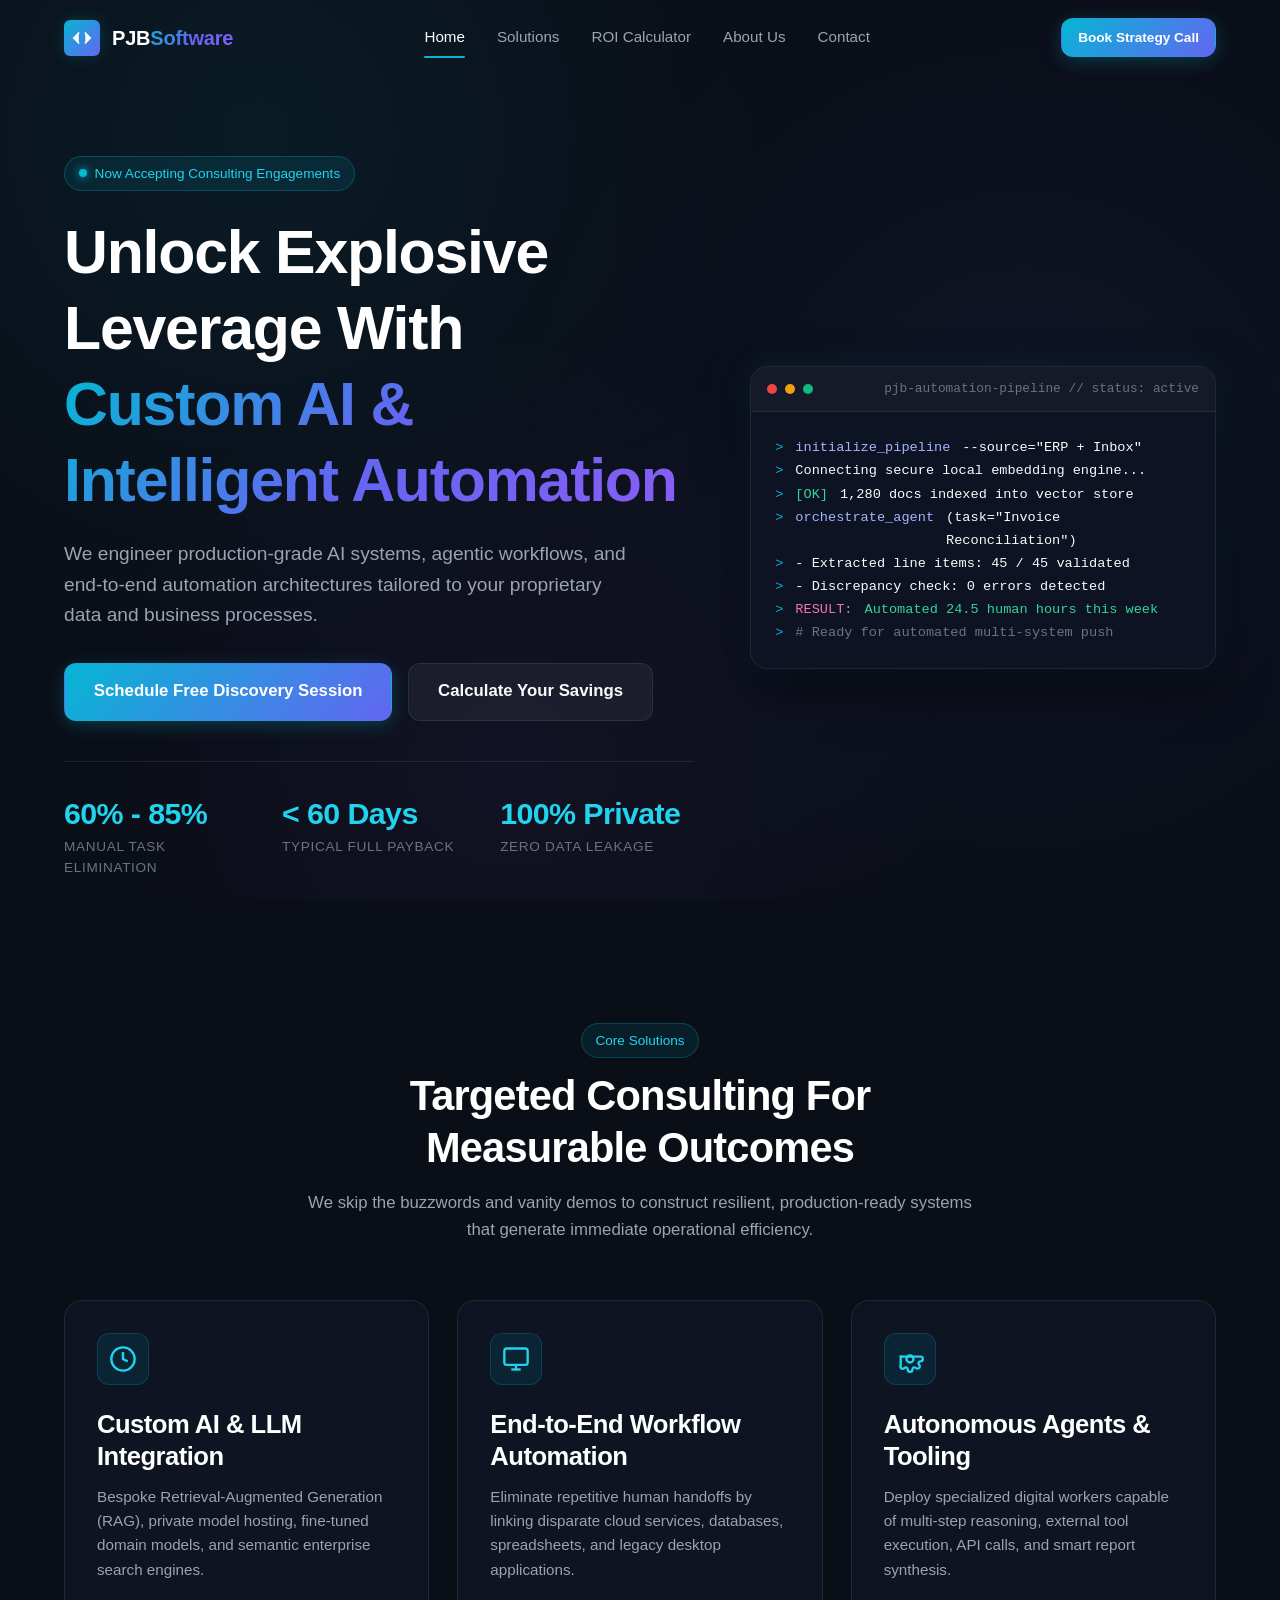
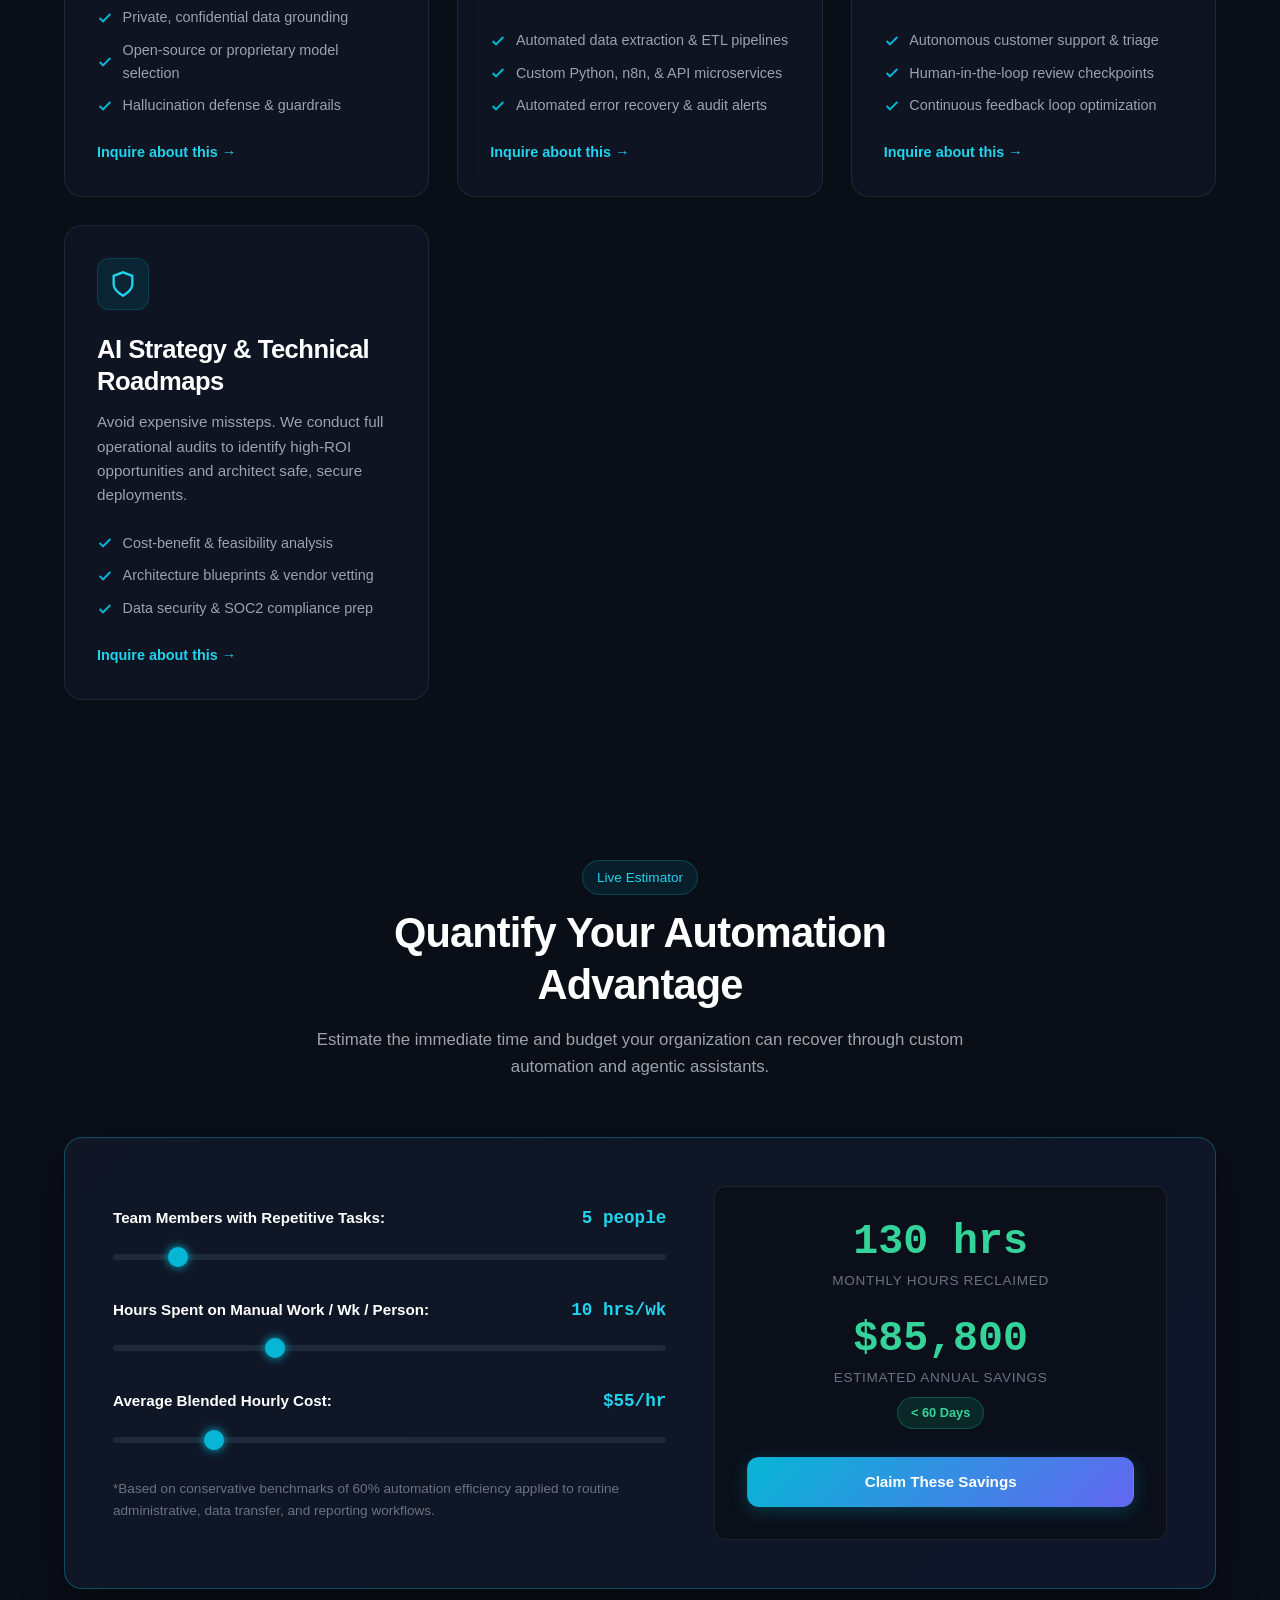
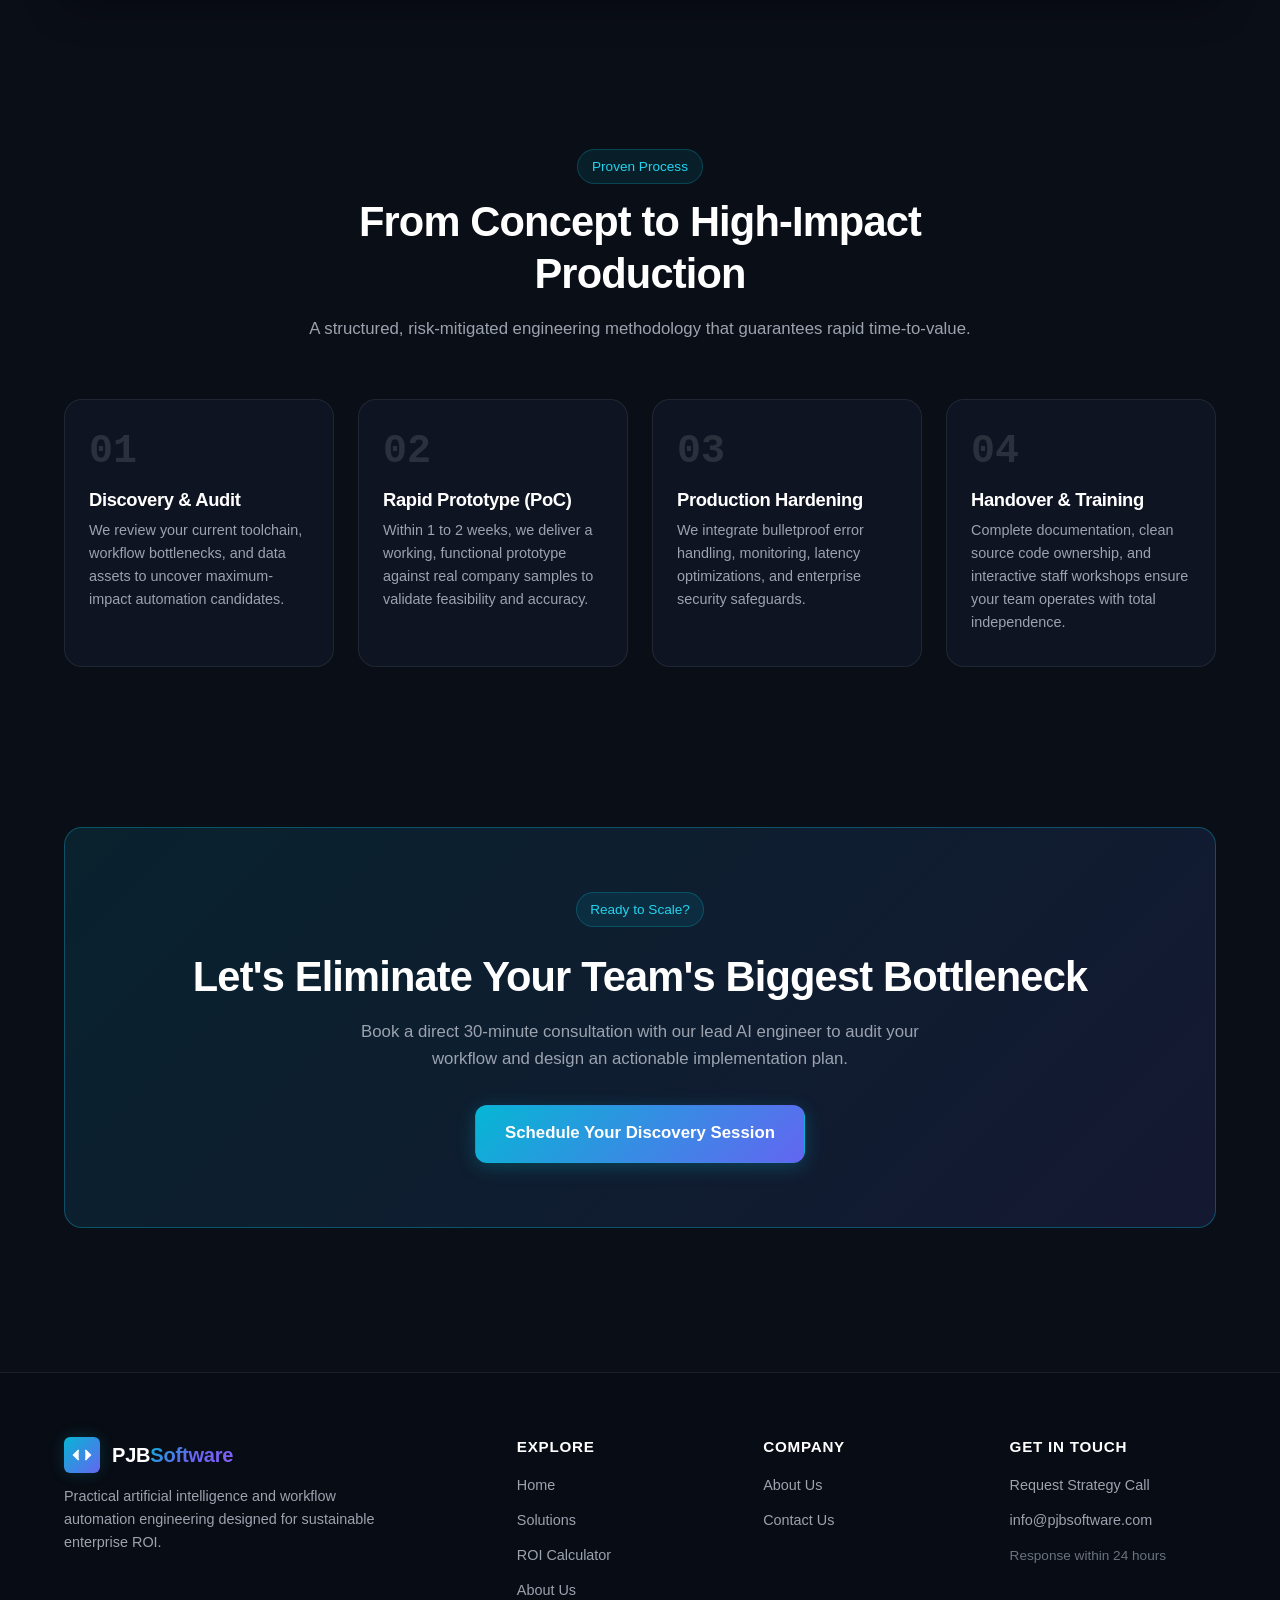
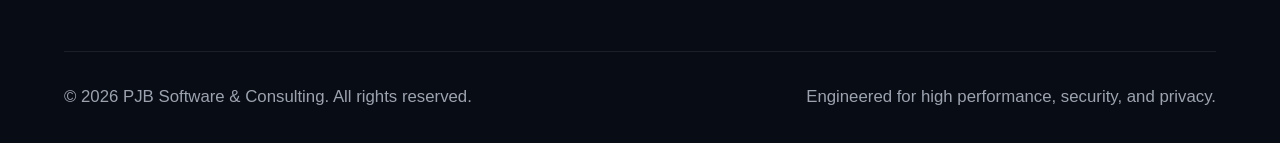
==== index.html @ 5fd0dc07 "Initial implementation" ====
<!DOCTYPE html>
<html lang="en">
<head>
  <meta charset="UTF-8">
  <meta name="viewport" content="width=device-width, initial-scale=1.0">
  <title>PJB Software & Consulting | Enterprise AI & Workflow Automation</title>
  <meta name="description" content="Bespoke AI solutions, autonomous agent workflows, and intelligent business automation. We help forward-thinking teams streamline operations and scale leverage.">
  <meta name="keywords" content="AI consulting, workflow automation, LLM integration, autonomous agents, Python automation, enterprise AI strategy">
  
  <!-- Open Graph / Meta -->
  <meta property="og:title" content="PJB Software & Consulting | AI & Automation Services">
  <meta property="og:description" content="Custom generative AI, agentic pipelines, and process automation engineered for measurable ROI.">
  <meta property="og:type" content="website">

  <!-- Stylesheet -->
  <link rel="stylesheet" href="css/style.css">
</head>
<body>

  <!-- Site Navigation -->
  <header class="site-header">
    <div class="container nav-container">
      <a href="index.html" class="brand-logo" aria-label="PJB Software Home">
        <div class="brand-icon">
          <svg viewBox="0 0 24 24" fill="none" stroke="currentColor" stroke-width="2" stroke-linecap="round" stroke-linejoin="round">
            <polyline points="16 18 22 12 16 6"></polyline>
            <polyline points="8 6 2 12 8 18"></polyline>
          </svg>
        </div>
        <span>PJB<span class="gradient-text">Software</span></span>
      </a>

      <button class="mobile-toggle" aria-label="Toggle navigation menu" aria-expanded="false">
        <svg viewBox="0 0 24 24" fill="none" stroke="currentColor" stroke-width="2">
          <line x1="3" y1="12" x2="21" y2="12"></line>
          <line x1="3" y1="6" x2="21" y2="6"></line>
          <line x1="3" y1="18" x2="21" y2="18"></line>
        </svg>
      </button>

      <nav class="nav-menu" id="primary-nav">
        <a href="index.html" class="nav-link">Home</a>
        <a href="#solutions" class="nav-link">Solutions</a>
        <a href="#roi-calculator" class="nav-link">ROI Calculator</a>
        <a href="about.html" class="nav-link">About Us</a>
        <a href="contact.html" class="nav-link">Contact</a>
      </nav>

      <div class="nav-actions">
        <a href="contact.html" class="btn btn-primary btn-sm">Book Strategy Call</a>
      </div>
    </div>
  </header>

  <main>
    <!-- Hero Section -->
    <section class="hero">
      <div class="container hero-grid">
        <div class="hero-content">
          <div class="badge">
            <span class="badge-dot"></span>
            <span>Now Accepting Consulting Engagements</span>
          </div>
          
          <h1 class="hero-title">
            Unlock Explosive Leverage With <span class="gradient-text">Custom AI & Intelligent Automation</span>
          </h1>

          <p class="hero-subtitle">
            We engineer production-grade AI systems, agentic workflows, and end-to-end automation architectures tailored to your proprietary data and business processes.
          </p>

          <div class="hero-actions">
            <a href="contact.html" class="btn btn-primary btn-lg">Schedule Free Discovery Session</a>
            <a href="#roi-calculator" class="btn btn-secondary btn-lg">Calculate Your Savings</a>
          </div>

          <div class="hero-stats">
            <div class="stat-item">
              <h3>60% - 85%</h3>
              <p>Manual Task Elimination</p>
            </div>
            <div class="stat-item">
              <h3>&lt; 60 Days</h3>
              <p>Typical Full Payback</p>
            </div>
            <div class="stat-item">
              <h3>100% Private</h3>
              <p>Zero Data Leakage</p>
            </div>
          </div>
        </div>

        <!-- Terminal Architecture Mockup -->
        <div class="hero-visual">
          <div class="terminal-card">
            <div class="terminal-header">
              <span class="terminal-dot dot-red"></span>
              <span class="terminal-dot dot-yellow"></span>
              <span class="terminal-dot dot-green"></span>
              <span class="terminal-title">pjb-automation-pipeline // status: active</span>
            </div>
            <div class="terminal-body">
              <div class="code-line">
                <span class="code-prompt">&gt;</span>
                <span class="code-highlight">initialize_pipeline</span> --source="ERP + Inbox"
              </div>
              <div class="code-line">
                <span class="code-prompt">&gt;</span>
                <span>Connecting secure local embedding engine...</span>
              </div>
              <div class="code-line">
                <span class="code-prompt">&gt;</span>
                <span class="code-success">[OK]</span> 1,280 docs indexed into vector store
              </div>
              <div class="code-line">
                <span class="code-prompt">&gt;</span>
                <span class="code-highlight">orchestrate_agent</span>(task="Invoice Reconciliation")
              </div>
              <div class="code-line">
                <span class="code-prompt">&gt;</span>
                <span>- Extracted line items: 45 / 45 validated</span>
              </div>
              <div class="code-line">
                <span class="code-prompt">&gt;</span>
                <span>- Discrepancy check: 0 errors detected</span>
              </div>
              <div class="code-line">
                <span class="code-prompt">&gt;</span>
                <span class="code-metric">RESULT:</span> <span class="code-success">Automated 24.5 human hours this week</span>
              </div>
              <div class="code-line">
                <span class="code-prompt">&gt;</span>
                <span class="code-comment"># Ready for automated multi-system push</span>
              </div>
            </div>
          </div>
        </div>
      </div>
    </section>

    <!-- Solutions Overview Section -->
    <section class="section" id="solutions">
      <div class="container">
        <div class="section-header">
          <div class="badge">Core Solutions</div>
          <h2>Targeted Consulting For Measurable Outcomes</h2>
          <p>We skip the buzzwords and vanity demos to construct resilient, production-ready systems that generate immediate operational efficiency.</p>
        </div>

        <div class="cards-grid">
          <!-- Card 1 -->
          <div class="card">
            <div class="card-icon">
              <svg viewBox="0 0 24 24" fill="none" stroke="currentColor" stroke-width="2">
                <path d="M12 2a10 10 0 0 1 10 10c0 5.523-4.477 10-10 10S2 17.523 2 12 6.477 2 12 2z"></path>
                <path d="M12 6v6l4 2"></path>
              </svg>
            </div>
            <h3>Custom AI & LLM Integration</h3>
            <p>Bespoke Retrieval-Augmented Generation (RAG), private model hosting, fine-tuned domain models, and semantic enterprise search engines.</p>
            <ul class="card-features">
              <li>
                <svg viewBox="0 0 24 24" fill="none" stroke="currentColor" stroke-width="3"><polyline points="20 6 9 17 4 12"></polyline></svg>
                Private, confidential data grounding
              </li>
              <li>
                <svg viewBox="0 0 24 24" fill="none" stroke="currentColor" stroke-width="3"><polyline points="20 6 9 17 4 12"></polyline></svg>
                Open-source or proprietary model selection
              </li>
              <li>
                <svg viewBox="0 0 24 24" fill="none" stroke="currentColor" stroke-width="3"><polyline points="20 6 9 17 4 12"></polyline></svg>
                Hallucination defense & guardrails
              </li>
            </ul>
            <a href="contact.html" class="card-link">Inquire about this &rarr;</a>
          </div>

          <!-- Card 2 -->
          <div class="card">
            <div class="card-icon">
              <svg viewBox="0 0 24 24" fill="none" stroke="currentColor" stroke-width="2">
                <rect x="2" y="3" width="20" height="14" rx="2" ry="2"></rect>
                <line x1="8" y1="21" x2="16" y2="21"></line>
                <line x1="12" y1="17" x2="12" y2="21"></line>
              </svg>
            </div>
            <h3>End-to-End Workflow Automation</h3>
            <p>Eliminate repetitive human handoffs by linking disparate cloud services, databases, spreadsheets, and legacy desktop applications.</p>
            <ul class="card-features">
              <li>
                <svg viewBox="0 0 24 24" fill="none" stroke="currentColor" stroke-width="3"><polyline points="20 6 9 17 4 12"></polyline></svg>
                Automated data extraction & ETL pipelines
              </li>
              <li>
                <svg viewBox="0 0 24 24" fill="none" stroke="currentColor" stroke-width="3"><polyline points="20 6 9 17 4 12"></polyline></svg>
                Custom Python, n8n, & API microservices
              </li>
              <li>
                <svg viewBox="0 0 24 24" fill="none" stroke="currentColor" stroke-width="3"><polyline points="20 6 9 17 4 12"></polyline></svg>
                Automated error recovery & audit alerts
              </li>
            </ul>
            <a href="contact.html" class="card-link">Inquire about this &rarr;</a>
          </div>

          <!-- Card 3 -->
          <div class="card">
            <div class="card-icon">
              <svg viewBox="0 0 24 24" fill="none" stroke="currentColor" stroke-width="2">
                <circle cx="12" cy="12" r="3"></circle>
                <path d="M19.4 15a1.65 1.65 0 0 0 .33 1.82l.06.06a2 2 0 0 1 0 2.83 2 2 0 0 1-2.83 0l-.06-.06a1.65 1.65 0 0 0-1.82-.33 1.65 1.65 0 0 0-1 1.51V21a2 2 0 0 1-2 2 2 2 0 0 1-2-2v-.09A1.65 1.65 0 0 0 9 19.4a1.65 1.65 0 0 0-1.82.33l-.06.06a2 2 0 0 1-2.83 0 2 2 0 0 1 0-2.83l.06-.06a1.65 1.65 0 0 0-.33 1.82V9a1.65 1.65 0 0 0 1.51 1H21a2 2 0 0 1 2 2 2 2 0 0 1-2 2h-.09a1.65 1.65 0 0 0-1.51 1z"></path>
              </svg>
            </div>
            <h3>Autonomous Agents & Tooling</h3>
            <p>Deploy specialized digital workers capable of multi-step reasoning, external tool execution, API calls, and smart report synthesis.</p>
            <ul class="card-features">
              <li>
                <svg viewBox="0 0 24 24" fill="none" stroke="currentColor" stroke-width="3"><polyline points="20 6 9 17 4 12"></polyline></svg>
                Autonomous customer support & triage
              </li>
              <li>
                <svg viewBox="0 0 24 24" fill="none" stroke="currentColor" stroke-width="3"><polyline points="20 6 9 17 4 12"></polyline></svg>
                Human-in-the-loop review checkpoints
              </li>
              <li>
                <svg viewBox="0 0 24 24" fill="none" stroke="currentColor" stroke-width="3"><polyline points="20 6 9 17 4 12"></polyline></svg>
                Continuous feedback loop optimization
              </li>
            </ul>
            <a href="contact.html" class="card-link">Inquire about this &rarr;</a>
          </div>

          <!-- Card 4 -->
          <div class="card">
            <div class="card-icon">
              <svg viewBox="0 0 24 24" fill="none" stroke="currentColor" stroke-width="2">
                <path d="M12 22s8-4 8-10V5l-8-3-8 3v7c0 6 8 10 8 10z"></path>
              </svg>
            </div>
            <h3>AI Strategy & Technical Roadmaps</h3>
            <p>Avoid expensive missteps. We conduct full operational audits to identify high-ROI opportunities and architect safe, secure deployments.</p>
            <ul class="card-features">
              <li>
                <svg viewBox="0 0 24 24" fill="none" stroke="currentColor" stroke-width="3"><polyline points="20 6 9 17 4 12"></polyline></svg>
                Cost-benefit & feasibility analysis
              </li>
              <li>
                <svg viewBox="0 0 24 24" fill="none" stroke="currentColor" stroke-width="3"><polyline points="20 6 9 17 4 12"></polyline></svg>
                Architecture blueprints & vendor vetting
              </li>
              <li>
                <svg viewBox="0 0 24 24" fill="none" stroke="currentColor" stroke-width="3"><polyline points="20 6 9 17 4 12"></polyline></svg>
                Data security & SOC2 compliance prep
              </li>
            </ul>
            <a href="contact.html" class="card-link">Inquire about this &rarr;</a>
          </div>
        </div>
      </div>
    </section>

    <!-- Interactive ROI Calculator Section -->
    <section class="section" id="roi-calculator">
      <div class="container">
        <div class="section-header">
          <div class="badge">Live Estimator</div>
          <h2>Quantify Your Automation Advantage</h2>
          <p>Estimate the immediate time and budget your organization can recover through custom automation and agentic assistants.</p>
        </div>

        <div class="roi-calculator-container">
          <div class="calculator-grid">
            <!-- Left: Inputs -->
            <div class="calculator-inputs">
              <!-- Team Members -->
              <div class="input-group">
                <div class="input-label-row">
                  <label for="calc-team">Team Members with Repetitive Tasks:</label>
                  <span class="input-display-val" id="val-team">5 people</span>
                </div>
                <input type="range" id="calc-team" class="range-slider" min="1" max="40" step="1" value="5">
              </div>

              <!-- Weekly Hours -->
              <div class="input-group">
                <div class="input-label-row">
                  <label for="calc-hours">Hours Spent on Manual Work / Wk / Person:</label>
                  <span class="input-display-val" id="val-hours">10 hrs/wk</span>
                </div>
                <input type="range" id="calc-hours" class="range-slider" min="2" max="30" step="1" value="10">
              </div>

              <!-- Hourly Rate -->
              <div class="input-group">
                <div class="input-label-row">
                  <label for="calc-rate">Average Blended Hourly Cost:</label>
                  <span class="input-display-val" id="val-rate">$55/hr</span>
                </div>
                <input type="range" id="calc-rate" class="range-slider" min="25" max="200" step="5" value="55">
              </div>

              <p style="font-size: 0.85rem; color: var(--text-muted);">
                *Based on conservative benchmarks of 60% automation efficiency applied to routine administrative, data transfer, and reporting workflows.
              </p>
            </div>

            <!-- Right: Dynamic Results -->
            <div class="calculator-results">
              <div class="result-metric">
                <div class="val" id="result-hours-saved">130 hrs</div>
                <div class="lbl">Monthly Hours Reclaimed</div>
              </div>

              <div class="result-metric">
                <div class="val" id="result-annual-savings">$85,800</div>
                <div class="lbl">Estimated Annual Savings</div>
                <div class="roi-badge" id="result-payback">&lt; 60 Days Payback</div>
              </div>

              <div style="margin-top: 1.75rem;">
                <a href="contact.html" class="btn btn-primary" style="width: 100%;">Claim These Savings</a>
              </div>
            </div>
          </div>
        </div>
      </div>
    </section>

    <!-- Methodology Section -->
    <section class="section">
      <div class="container">
        <div class="section-header">
          <div class="badge">Proven Process</div>
          <h2>From Concept to High-Impact Production</h2>
          <p>A structured, risk-mitigated engineering methodology that guarantees rapid time-to-value.</p>
        </div>

        <div class="process-grid">
          <div class="process-step">
            <div class="step-num">01</div>
            <h3>Discovery & Audit</h3>
            <p>We review your current toolchain, workflow bottlenecks, and data assets to uncover maximum-impact automation candidates.</p>
          </div>

          <div class="process-step">
            <div class="step-num">02</div>
            <h3>Rapid Prototype (PoC)</h3>
            <p>Within 1 to 2 weeks, we deliver a working, functional prototype against real company samples to validate feasibility and accuracy.</p>
          </div>

          <div class="process-step">
            <div class="step-num">03</div>
            <h3>Production Hardening</h3>
            <p>We integrate bulletproof error handling, monitoring, latency optimizations, and enterprise security safeguards.</p>
          </div>

          <div class="process-step">
            <div class="step-num">04</div>
            <h3>Handover & Training</h3>
            <p>Complete documentation, clean source code ownership, and interactive staff workshops ensure your team operates with total independence.</p>
          </div>
        </div>
      </div>
    </section>

    <!-- CTA Section -->
    <section class="section">
      <div class="container">
        <div class="cta-banner">
          <div class="badge">Ready to Scale?</div>
          <h2>Let's Eliminate Your Team's Biggest Bottleneck</h2>
          <p>Book a direct 30-minute consultation with our lead AI engineer to audit your workflow and design an actionable implementation plan.</p>
          <a href="contact.html" class="btn btn-primary btn-lg">Schedule Your Discovery Session</a>
        </div>
      </div>
    </section>
  </main>

  <!-- Site Footer -->
  <footer class="site-footer">
    <div class="container">
      <div class="footer-grid">
        <div class="footer-brand">
          <a href="index.html" class="brand-logo">
            <div class="brand-icon">
              <svg viewBox="0 0 24 24" fill="none" stroke="currentColor" stroke-width="2">
                <polyline points="16 18 22 12 16 6"></polyline>
                <polyline points="8 6 2 12 8 18"></polyline>
              </svg>
            </div>
            <span>PJB<span class="gradient-text">Software</span></span>
          </a>
          <p>Practical artificial intelligence and workflow automation engineering designed for sustainable enterprise ROI.</p>
        </div>

        <div class="footer-col">
          <h4>Explore</h4>
          <ul class="footer-links">
            <li><a href="index.html">Home</a></li>
            <li><a href="#solutions">Solutions</a></li>
            <li><a href="#roi-calculator">ROI Calculator</a></li>
            <li><a href="about.html">About Us</a></li>
          </ul>
        </div>

        <div class="footer-col">
          <h4>Company</h4>
          <ul class="footer-links">
            <li><a href="about.html">About Us</a></li>
            <li><a href="contact.html">Contact Us</a></li>
          </ul>
        </div>

        <div class="footer-col">
          <h4>Get in Touch</h4>
          <ul class="footer-links">
            <li><a href="contact.html">Request Strategy Call</a></li>
            <li><a href="mailto:info@pjbsoftware.com">info@pjbsoftware.com</a></li>
            <li><span style="color: var(--text-muted); font-size: 0.85rem;">Response within 24 hours</span></li>
          </ul>
        </div>
      </div>

      <div class="footer-bottom">
        <p>&copy; 2026 PJB Software & Consulting. All rights reserved.</p>
        <p>Engineered for high performance, security, and privacy.</p>
      </div>
    </div>
  </footer>

  <!-- Scripts -->
  <script src="js/main.js"></script>
</body>
</html>
---- css/style.css ----
/* ==========================================================================
   PJB Software & Consulting - Main Stylesheet
   Modern, Responsive, Dark-Mode First Aesthetic for AI & Automation Services
   ========================================================================== */

:root {
  /* Color Palette */
  --bg-primary: #0a0e17;
  --bg-secondary: #111827;
  --bg-card: rgba(17, 24, 39, 0.7);
  --bg-card-hover: rgba(31, 41, 55, 0.8);
  --border-color: rgba(255, 255, 255, 0.08);
  --border-glow: rgba(6, 182, 212, 0.35);

  --accent-cyan: #06b6d4;
  --accent-cyan-light: #22d3ee;
  --accent-cyan-glow: rgba(6, 182, 212, 0.2);
  --accent-indigo: #6366f1;
  --accent-indigo-light: #818cf8;
  --accent-purple: #8b5cf6;
  --accent-emerald: #10b981;

  --text-primary: #f9fafb;
  --text-secondary: #9ca3af;
  --text-muted: #6b7280;
  --text-light: #ffffff;

  /* Gradients */
  --gradient-tech: linear-gradient(135deg, #06b6d4 0%, #6366f1 50%, #8b5cf6 100%);
  --gradient-glow: radial-gradient(circle at 50% 0%, rgba(6, 182, 212, 0.15), transparent 70%);
  --gradient-card: linear-gradient(180deg, rgba(255, 255, 255, 0.03) 0%, rgba(255, 255, 255, 0.005) 100%);

  /* Typography */
  --font-family: -apple-system, BlinkMacSystemFont, "Segoe UI", Roboto, "Helvetica Neue", Arial, sans-serif;
  --font-mono: ui-monospace, SFMono-Regular, Menlo, Monaco, Consolas, monospace;

  /* Spacing & Layout */
  --container-max: 1200px;
  --header-height: 76px;
  --radius-sm: 6px;
  --radius-md: 12px;
  --radius-lg: 18px;
  --radius-full: 9999px;

  /* Transitions */
  --transition-fast: 0.15s ease;
  --transition-normal: 0.25s ease;
  --transition-slow: 0.4s cubic-bezier(0.16, 1, 0.3, 1);
}

/* Reset & Base Setup */
*, *::before, *::after {
  box-sizing: border-box;
  margin: 0;
  padding: 0;
}

html {
  font-size: 16px;
  scroll-behavior: smooth;
  scroll-padding-top: calc(var(--header-height) + 20px);
}

body {
  font-family: var(--font-family);
  background-color: var(--bg-primary);
  color: var(--text-primary);
  line-height: 1.6;
  -webkit-font-smoothing: antialiased;
  -moz-osx-font-smoothing: grayscale;
  overflow-x: hidden;
  background-image: 
    radial-gradient(circle at 20% 15%, rgba(6, 182, 212, 0.08) 0%, transparent 40%),
    radial-gradient(circle at 80% 50%, rgba(99, 102, 241, 0.07) 0%, transparent 45%),
    radial-gradient(circle at 40% 85%, rgba(139, 92, 246, 0.06) 0%, transparent 40%);
  background-attachment: fixed;
}

/* Typography Helpers */
h1, h2, h3, h4, h5, h6 {
  color: var(--text-light);
  line-height: 1.25;
  font-weight: 700;
  letter-spacing: -0.02em;
}

h1 { font-size: clamp(2.4rem, 5vw, 3.8rem); }
h2 { font-size: clamp(1.8rem, 3.5vw, 2.6rem); }
h3 { font-size: clamp(1.3rem, 2vw, 1.7rem); }
h4 { font-size: 1.15rem; }

p {
  color: var(--text-secondary);
  font-size: 1.05rem;
}

a {
  color: inherit;
  text-decoration: none;
  transition: color var(--transition-fast);
}

ul, ol {
  list-style-position: inside;
}

img, svg {
  max-width: 100%;
  height: auto;
  display: block;
}

/* Container */
.container {
  width: 100%;
  max-width: var(--container-max);
  margin-left: auto;
  margin-right: auto;
  padding-left: 1.5rem;
  padding-right: 1.5rem;
}

/* Gradient & Highlight Text */
.gradient-text {
  background: var(--gradient-tech);
  -webkit-background-clip: text;
  -webkit-text-fill-color: transparent;
  display: inline-block;
}

/* Header & Navigation */
.site-header {
  position: sticky;
  top: 0;
  left: 0;
  width: 100%;
  height: var(--header-height);
  z-index: 1000;
  transition: background-color var(--transition-normal), border-color var(--transition-normal), backdrop-filter var(--transition-normal);
  border-bottom: 1px solid transparent;
}

.site-header.scrolled {
  background-color: rgba(10, 14, 23, 0.85);
  backdrop-filter: blur(14px);
  -webkit-backdrop-filter: blur(14px);
  border-bottom: 1px solid var(--border-color);
}

.nav-container {
  display: flex;
  align-items: center;
  justify-content: space-between;
  height: 100%;
}

/* Logo */
.brand-logo {
  display: flex;
  align-items: center;
  gap: 0.75rem;
  font-weight: 700;
  font-size: 1.25rem;
  color: var(--text-light);
  letter-spacing: -0.01em;
}

.brand-icon {
  width: 36px;
  height: 36px;
  background: linear-gradient(135deg, var(--accent-cyan), var(--accent-indigo));
  border-radius: var(--radius-sm);
  display: flex;
  align-items: center;
  justify-content: center;
  box-shadow: 0 0 16px var(--accent-cyan-glow);
}

.brand-icon svg {
  width: 20px;
  height: 20px;
  fill: #ffffff;
}

.nav-menu {
  display: flex;
  align-items: center;
  gap: 2rem;
  list-style: none;
}

.nav-link {
  font-weight: 500;
  color: var(--text-secondary);
  font-size: 0.95rem;
  position: relative;
  padding: 0.5rem 0;
}

.nav-link:hover,
.nav-link.active {
  color: var(--text-light);
}

.nav-link.active::after {
  content: '';
  position: absolute;
  bottom: 0;
  left: 0;
  width: 100%;
  height: 2px;
  background: var(--accent-cyan);
  border-radius: 2px;
}

.nav-actions {
  display: flex;
  align-items: center;
  gap: 1rem;
}

/* Mobile Nav Toggle */
.mobile-toggle {
  display: none;
  background: none;
  border: 1px solid var(--border-color);
  padding: 0.5rem;
  border-radius: var(--radius-sm);
  color: var(--text-primary);
  cursor: pointer;
}

.mobile-toggle svg {
  width: 24px;
  height: 24px;
  stroke: currentColor;
}

/* Buttons */
.btn {
  display: inline-flex;
  align-items: center;
  justify-content: center;
  gap: 0.5rem;
  padding: 0.75rem 1.4rem;
  font-size: 0.95rem;
  font-weight: 600;
  border-radius: var(--radius-md);
  border: 1px solid transparent;
  cursor: pointer;
  transition: all var(--transition-fast);
  white-space: nowrap;
}

.btn-primary {
  background: linear-gradient(135deg, var(--accent-cyan), var(--accent-indigo));
  color: #ffffff;
  box-shadow: 0 4px 18px rgba(6, 182, 212, 0.25);
}

.btn-primary:hover {
  transform: translateY(-1px);
  box-shadow: 0 6px 22px rgba(6, 182, 212, 0.4);
  color: #ffffff;
}

.btn-secondary {
  background: rgba(255, 255, 255, 0.05);
  border-color: var(--border-color);
  color: var(--text-primary);
}

.btn-secondary:hover {
  background: rgba(255, 255, 255, 0.1);
  border-color: rgba(255, 255, 255, 0.2);
  color: var(--text-light);
}

.btn-sm {
  padding: 0.5rem 1rem;
  font-size: 0.85rem;
}

.btn-lg {
  padding: 0.9rem 1.8rem;
  font-size: 1.05rem;
}

/* Hero Section */
.hero {
  padding: 5rem 0 4rem;
  position: relative;
  overflow: hidden;
}

.hero-grid {
  display: grid;
  grid-template-columns: 1.15fr 0.85fr;
  align-items: center;
  gap: 3.5rem;
}

.badge {
  display: inline-flex;
  align-items: center;
  gap: 0.5rem;
  padding: 0.35rem 0.85rem;
  background: rgba(6, 182, 212, 0.1);
  border: 1px solid rgba(6, 182, 212, 0.25);
  border-radius: var(--radius-full);
  color: var(--accent-cyan-light);
  font-size: 0.85rem;
  font-weight: 500;
  margin-bottom: 1.5rem;
}

.badge-dot {
  width: 8px;
  height: 8px;
  background: var(--accent-cyan);
  border-radius: 50%;
  box-shadow: 0 0 8px var(--accent-cyan);
  animation: pulseDot 2s infinite;
}

@keyframes pulseDot {
  0% { transform: scale(0.95); opacity: 0.8; }
  50% { transform: scale(1.3); opacity: 1; }
  100% { transform: scale(0.95); opacity: 0.8; }
}

.hero-title {
  margin-bottom: 1.25rem;
}

.hero-subtitle {
  font-size: 1.2rem;
  margin-bottom: 2rem;
  max-width: 580px;
}

.hero-actions {
  display: flex;
  flex-wrap: wrap;
  gap: 1rem;
  margin-bottom: 2.5rem;
}

.hero-stats {
  display: grid;
  grid-template-columns: repeat(3, 1fr);
  gap: 1.5rem;
  padding-top: 2rem;
  border-top: 1px solid var(--border-color);
}

.stat-item h3 {
  font-size: 1.9rem;
  font-weight: 700;
  color: var(--accent-cyan-light);
}

.stat-item p {
  font-size: 0.85rem;
  color: var(--text-muted);
  text-transform: uppercase;
  letter-spacing: 0.05em;
  margin-top: 0.25rem;
}

/* Interactive Hero Visual / Diagram */
.hero-visual {
  position: relative;
}

.terminal-card {
  background: #0d1322;
  border: 1px solid var(--border-color);
  border-radius: var(--radius-lg);
  box-shadow: 0 20px 50px rgba(0, 0, 0, 0.5), 0 0 30px rgba(6, 182, 212, 0.1);
  overflow: hidden;
}

.terminal-header {
  background: rgba(255, 255, 255, 0.03);
  padding: 0.75rem 1rem;
  display: flex;
  align-items: center;
  gap: 0.5rem;
  border-bottom: 1px solid var(--border-color);
}

.terminal-dot {
  width: 10px;
  height: 10px;
  border-radius: 50%;
}
.dot-red { background: #ef4444; }
.dot-yellow { background: #f59e0b; }
.dot-green { background: #10b981; }

.terminal-title {
  font-size: 0.8rem;
  color: var(--text-muted);
  margin-left: auto;
  font-family: var(--font-mono);
}

.terminal-body {
  padding: 1.5rem;
  font-family: var(--font-mono);
  font-size: 0.85rem;
  line-height: 1.7;
}

.code-line {
  display: flex;
  gap: 0.75rem;
}

.code-prompt {
  color: var(--accent-cyan);
  user-select: none;
}

.code-highlight {
  color: #a5b4fc;
}

.code-success {
  color: #34d399;
}

.code-metric {
  color: #f472b6;
}

.code-comment {
  color: #6b7280;
}

/* Section Common Layout */
.section {
  padding: 5rem 0;
}

.section-header {
  text-align: center;
  max-width: 680px;
  margin: 0 auto 3.5rem;
}

.section-header .badge {
  margin-bottom: 0.75rem;
}

.section-header h2 {
  margin-bottom: 1rem;
}

/* Cards Grid */
.cards-grid {
  display: grid;
  grid-template-columns: repeat(auto-fit, minmax(320px, 1fr));
  gap: 1.75rem;
}

.card {
  background: var(--bg-card);
  backdrop-filter: blur(10px);
  -webkit-backdrop-filter: blur(10px);
  border: 1px solid var(--border-color);
  border-radius: var(--radius-lg);
  padding: 2rem;
  position: relative;
  transition: transform var(--transition-normal), border-color var(--transition-normal), box-shadow var(--transition-normal);
  display: flex;
  flex-direction: column;
}

.card:hover {
  transform: translateY(-4px);
  border-color: var(--border-glow);
  box-shadow: 0 12px 32px rgba(6, 182, 212, 0.12);
}

.card-icon {
  width: 52px;
  height: 52px;
  border-radius: var(--radius-md);
  background: rgba(6, 182, 212, 0.1);
  border: 1px solid rgba(6, 182, 212, 0.2);
  display: flex;
  align-items: center;
  justify-content: center;
  margin-bottom: 1.5rem;
  color: var(--accent-cyan-light);
}

.card-icon svg {
  width: 28px;
  height: 28px;
  stroke: currentColor;
}

.card h3 {
  margin-bottom: 0.75rem;
}

.card p {
  font-size: 0.95rem;
  margin-bottom: 1.5rem;
  flex-grow: 1;
}

.card-features {
  list-style: none;
  margin-bottom: 1.5rem;
  display: flex;
  flex-direction: column;
  gap: 0.6rem;
}

.card-features li {
  display: flex;
  align-items: center;
  gap: 0.6rem;
  font-size: 0.9rem;
  color: var(--text-secondary);
}

.card-features li svg {
  width: 16px;
  height: 16px;
  stroke: var(--accent-cyan);
  flex-shrink: 0;
}

.card-link {
  display: inline-flex;
  align-items: center;
  gap: 0.4rem;
  font-size: 0.9rem;
  font-weight: 600;
  color: var(--accent-cyan-light);
  margin-top: auto;
}

.card-link:hover {
  gap: 0.7rem;
  color: #ffffff;
}

/* Interactive ROI Calculator */
.roi-calculator-container {
  background: linear-gradient(135deg, rgba(17, 24, 39, 0.9), rgba(15, 23, 42, 0.95));
  border: 1px solid var(--border-glow);
  border-radius: var(--radius-lg);
  padding: 3rem;
  box-shadow: 0 15px 40px rgba(0, 0, 0, 0.4);
}

.calculator-grid {
  display: grid;
  grid-template-columns: 1.1fr 0.9fr;
  gap: 3rem;
  align-items: center;
}

.input-group {
  margin-bottom: 1.75rem;
}

.input-label-row {
  display: flex;
  justify-content: space-between;
  align-items: baseline;
  margin-bottom: 0.6rem;
}

.input-label-row label {
  font-weight: 600;
  font-size: 0.95rem;
  color: var(--text-light);
}

.input-display-val {
  font-family: var(--font-mono);
  font-weight: 700;
  color: var(--accent-cyan-light);
  font-size: 1.1rem;
}

.range-slider {
  width: 100%;
  -webkit-appearance: none;
  appearance: none;
  height: 6px;
  border-radius: 4px;
  background: #1e293b;
  outline: none;
  transition: opacity 0.2s;
}

.range-slider::-webkit-slider-thumb {
  -webkit-appearance: none;
  appearance: none;
  width: 20px;
  height: 20px;
  border-radius: 50%;
  background: var(--accent-cyan);
  cursor: pointer;
  box-shadow: 0 0 10px var(--accent-cyan);
  transition: transform 0.1s ease;
}

.range-slider::-webkit-slider-thumb:hover {
  transform: scale(1.15);
}

.range-slider::-moz-range-thumb {
  width: 20px;
  height: 20px;
  border-radius: 50%;
  background: var(--accent-cyan);
  cursor: pointer;
  border: none;
  box-shadow: 0 0 10px var(--accent-cyan);
}

.calculator-results {
  background: rgba(10, 14, 23, 0.8);
  border: 1px solid var(--border-color);
  border-radius: var(--radius-md);
  padding: 2rem;
  text-align: center;
}

.result-metric {
  margin-bottom: 1.5rem;
}

.result-metric:last-child {
  margin-bottom: 0;
}

.result-metric .val {
  font-size: clamp(2rem, 3.5vw, 2.6rem);
  font-weight: 800;
  color: #34d399;
  line-height: 1.1;
  font-family: var(--font-mono);
}

.result-metric .lbl {
  font-size: 0.85rem;
  text-transform: uppercase;
  color: var(--text-muted);
  letter-spacing: 0.05em;
  margin-top: 0.35rem;
}

.roi-badge {
  display: inline-block;
  background: rgba(16, 185, 129, 0.15);
  border: 1px solid rgba(16, 185, 129, 0.3);
  color: #34d399;
  padding: 0.3rem 0.8rem;
  border-radius: var(--radius-full);
  font-size: 0.8rem;
  font-weight: 600;
  margin-top: 0.5rem;
}

/* Methodology / Process Steps */
.process-grid {
  display: grid;
  grid-template-columns: repeat(auto-fit, minmax(240px, 1fr));
  gap: 1.5rem;
  position: relative;
}

.process-step {
  background: var(--bg-card);
  border: 1px solid var(--border-color);
  border-radius: var(--radius-lg);
  padding: 2rem 1.5rem;
  position: relative;
}

.step-num {
  font-size: 2.5rem;
  font-weight: 800;
  color: rgba(255, 255, 255, 0.12);
  line-height: 1;
  margin-bottom: 1rem;
  font-family: var(--font-mono);
}

.process-step h3 {
  font-size: 1.15rem;
  margin-bottom: 0.5rem;
}

.process-step p {
  font-size: 0.9rem;
}

/* Testimonial / Social Proof */
.testimonial-card {
  background: var(--bg-card);
  border: 1px solid var(--border-color);
  border-radius: var(--radius-lg);
  padding: 2rem;
  display: flex;
  flex-direction: column;
  justify-content: space-between;
}

.quote-text {
  font-style: italic;
  color: #e2e8f0;
  font-size: 1rem;
  margin-bottom: 1.5rem;
  line-height: 1.6;
}

.client-meta {
  display: flex;
  align-items: center;
  gap: 0.85rem;
}

.client-avatar {
  width: 44px;
  height: 44px;
  border-radius: 50%;
  background: linear-gradient(135deg, var(--accent-indigo), var(--accent-cyan));
  display: flex;
  align-items: center;
  justify-content: center;
  font-weight: 700;
  color: #ffffff;
  font-size: 0.95rem;
}

.client-info h4 {
  font-size: 0.95rem;
  color: var(--text-light);
}

.client-info span {
  font-size: 0.8rem;
  color: var(--text-muted);
}

/* Call to Action Banner */
.cta-banner {
  background: linear-gradient(135deg, rgba(6, 182, 212, 0.12) 0%, rgba(99, 102, 241, 0.12) 100%);
  border: 1px solid var(--border-glow);
  border-radius: var(--radius-lg);
  padding: 4rem 2rem;
  text-align: center;
  position: relative;
  overflow: hidden;
}

.cta-banner h2 {
  margin-bottom: 1rem;
}

.cta-banner p {
  max-width: 600px;
  margin: 0 auto 2rem;
}

/* Form Elements (Contact Page & Inline) */
.form-card {
  background: var(--bg-card);
  border: 1px solid var(--border-color);
  border-radius: var(--radius-lg);
  padding: 2.5rem;
  box-shadow: 0 10px 30px rgba(0, 0, 0, 0.3);
}

.form-grid {
  display: grid;
  grid-template-columns: repeat(2, 1fr);
  gap: 1.25rem;
}

.form-col-full {
  grid-column: 1 / -1;
}

.form-group {
  display: flex;
  flex-direction: column;
  gap: 0.45rem;
}

.form-label {
  font-size: 0.9rem;
  font-weight: 600;
  color: var(--text-light);
}

.form-control {
  width: 100%;
  background: rgba(15, 23, 42, 0.8);
  border: 1px solid var(--border-color);
  border-radius: var(--radius-sm);
  padding: 0.75rem 1rem;
  font-size: 0.95rem;
  color: var(--text-light);
  font-family: var(--font-family);
  transition: border-color var(--transition-fast), box-shadow var(--transition-fast);
}

.form-control:focus {
  outline: none;
  border-color: var(--accent-cyan);
  box-shadow: 0 0 0 3px rgba(6, 182, 212, 0.2);
}

textarea.form-control {
  min-height: 120px;
  resize: vertical;
}

.form-hint {
  font-size: 0.75rem;
  color: var(--text-muted);
}

.form-feedback {
  display: none;
  padding: 1rem;
  border-radius: var(--radius-sm);
  margin-top: 1rem;
  font-size: 0.95rem;
}

.form-feedback.success {
  display: block;
  background: rgba(16, 185, 129, 0.15);
  border: 1px solid rgba(16, 185, 129, 0.4);
  color: #34d399;
}

.form-feedback.error {
  display: block;
  background: rgba(239, 68, 68, 0.15);
  border: 1px solid rgba(239, 68, 68, 0.4);
  color: #f87171;
}

/* FAQ Accordion */
.faq-list {
  display: flex;
  flex-direction: column;
  gap: 1rem;
}

.faq-item {
  background: var(--bg-card);
  border: 1px solid var(--border-color);
  border-radius: var(--radius-md);
  overflow: hidden;
}

.faq-question {
  width: 100%;
  padding: 1.25rem 1.5rem;
  text-align: left;
  background: none;
  border: none;
  color: var(--text-light);
  font-size: 1.05rem;
  font-weight: 600;
  display: flex;
  align-items: center;
  justify-content: space-between;
  cursor: pointer;
  font-family: inherit;
}

.faq-question svg {
  width: 20px;
  height: 20px;
  stroke: var(--accent-cyan);
  transition: transform var(--transition-fast);
  flex-shrink: 0;
}

.faq-item.active .faq-question svg {
  transform: rotate(180deg);
}

.faq-answer {
  padding: 0 1.5rem 1.25rem;
  display: none;
  font-size: 0.95rem;
  color: var(--text-secondary);
}

.faq-item.active .faq-answer {
  display: block;
}

/* Footer */
.site-footer {
  border-top: 1px solid var(--border-color);
  padding: 4rem 0 2rem;
  background: #080c14;
  margin-top: 4rem;
}

.footer-grid {
  display: grid;
  grid-template-columns: 2fr 1fr 1fr 1fr;
  gap: 2.5rem;
  margin-bottom: 3rem;
}

.footer-brand p {
  font-size: 0.9rem;
  margin-top: 0.75rem;
  max-width: 320px;
}

.footer-col h4 {
  color: var(--text-light);
  font-size: 0.95rem;
  margin-bottom: 1rem;
  text-transform: uppercase;
  letter-spacing: 0.05em;
}

.footer-links {
  list-style: none;
  display: flex;
  flex-direction: column;
  gap: 0.6rem;
}

.footer-links a {
  color: var(--text-secondary);
  font-size: 0.9rem;
}

.footer-links a:hover {
  color: var(--accent-cyan-light);
}

.footer-bottom {
  padding-top: 2rem;
  border-top: 1px solid var(--border-color);
  display: flex;
  align-items: center;
  justify-content: space-between;
  font-size: 0.85rem;
  color: var(--text-muted);
}

/* Responsive Media Queries */
@media (max-width: 992px) {
  .hero-grid {
    grid-template-columns: 1fr;
    gap: 2.5rem;
  }
  .calculator-grid {
    grid-template-columns: 1fr;
    gap: 2rem;
  }
  .footer-grid {
    grid-template-columns: 1fr 1fr;
    gap: 2rem;
  }
}

@media (max-width: 768px) {
  .mobile-toggle {
    display: block;
  }
  .nav-menu {
    position: fixed;
    top: var(--header-height);
    left: 0;
    right: 0;
    background: #0d1322;
    border-bottom: 1px solid var(--border-color);
    flex-direction: column;
    padding: 1.5rem;
    gap: 1.25rem;
    display: none;
  }
  .nav-menu.is-open {
    display: flex;
  }
  .nav-actions {
    display: none;
  }
  .form-grid {
    grid-template-columns: 1fr;
  }
  .footer-grid {
    grid-template-columns: 1fr;
  }
  .footer-bottom {
    flex-direction: column;
    gap: 1rem;
    text-align: center;
  }
  .hero-stats {
    grid-template-columns: 1fr;
    gap: 1rem;
  }
}
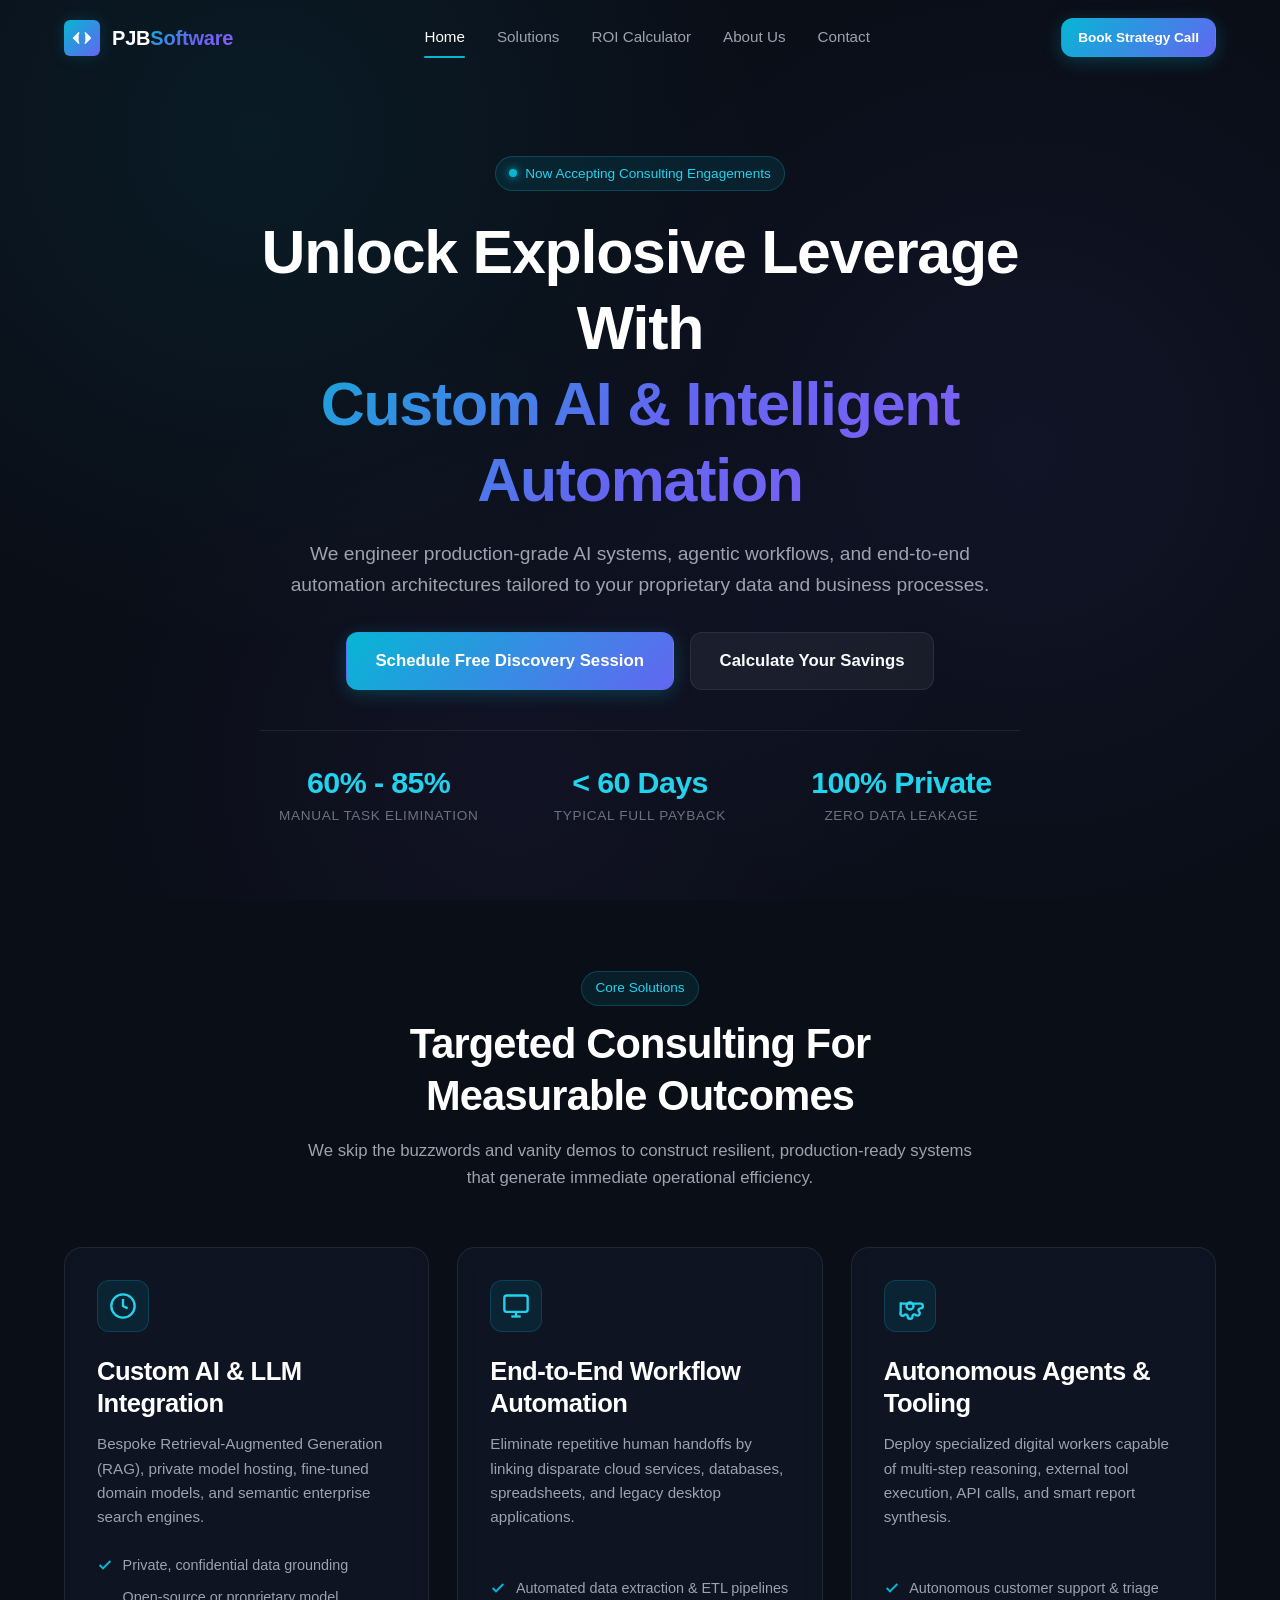
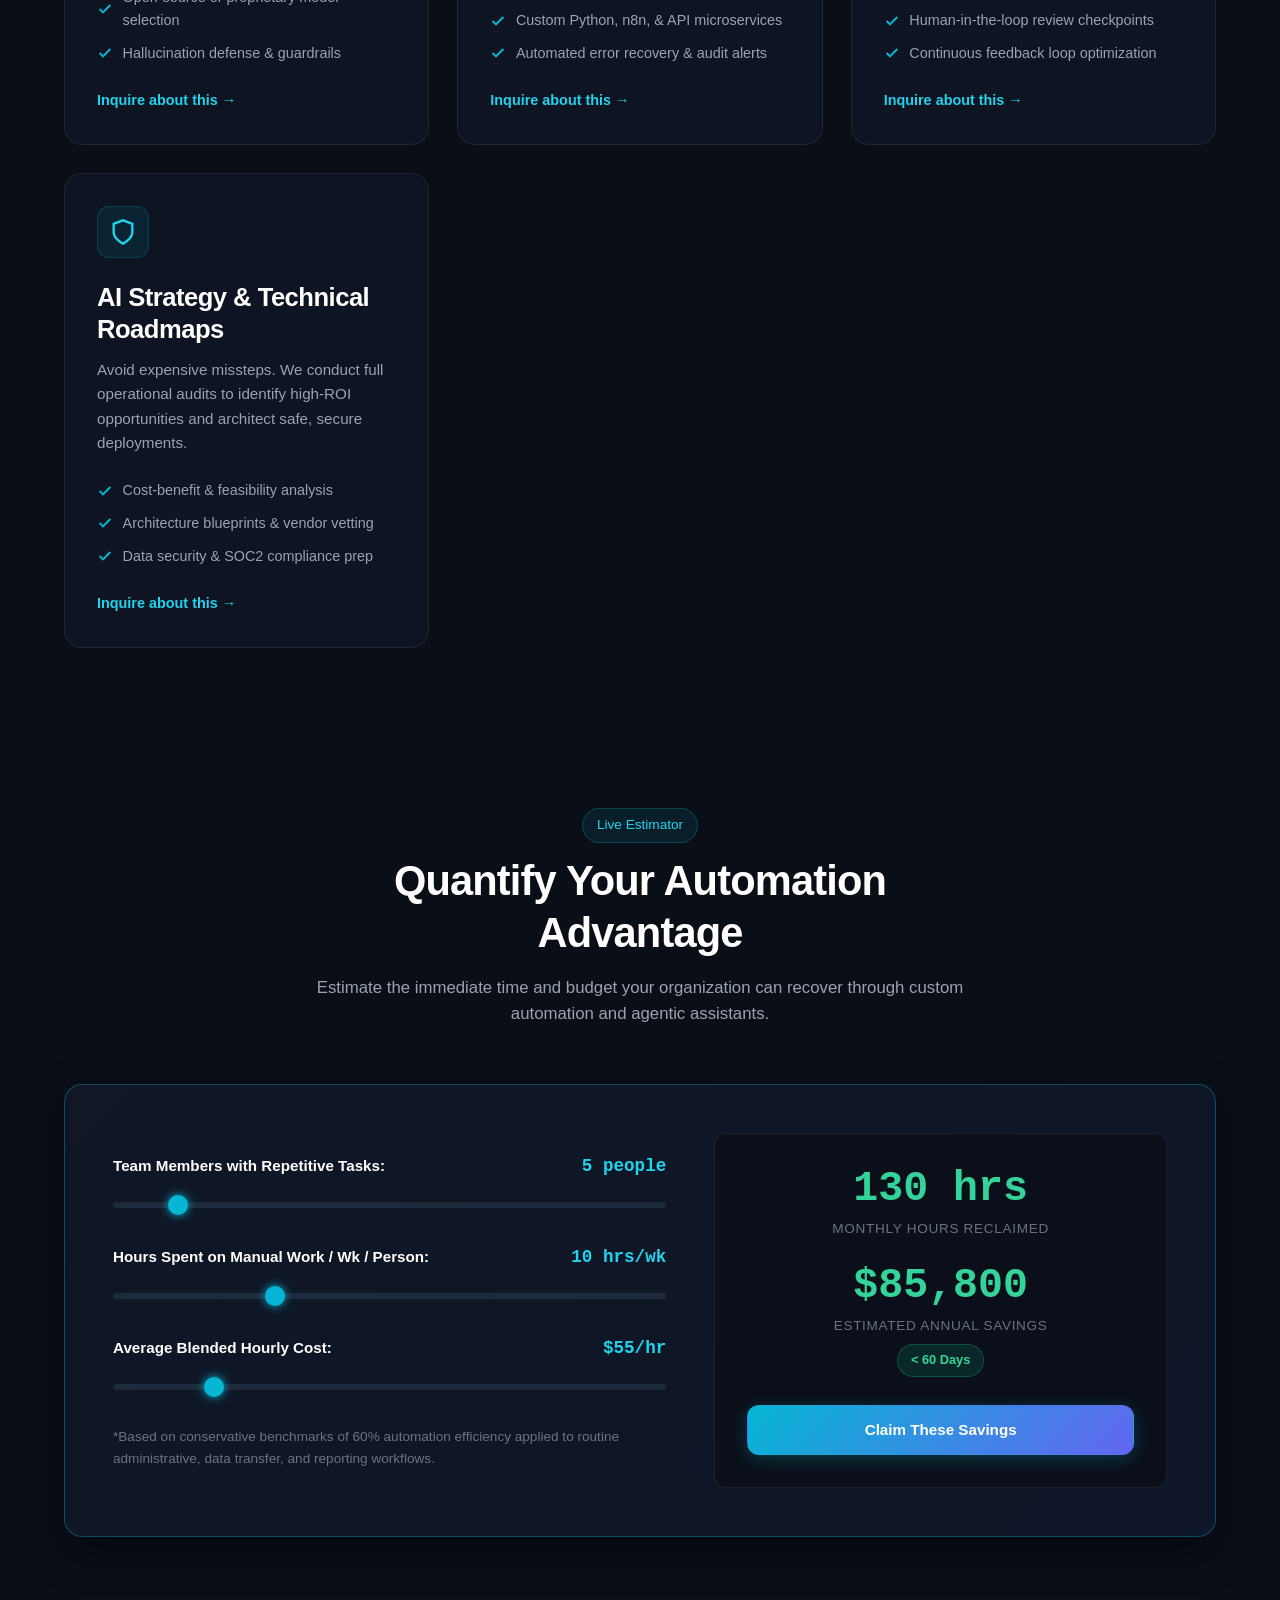
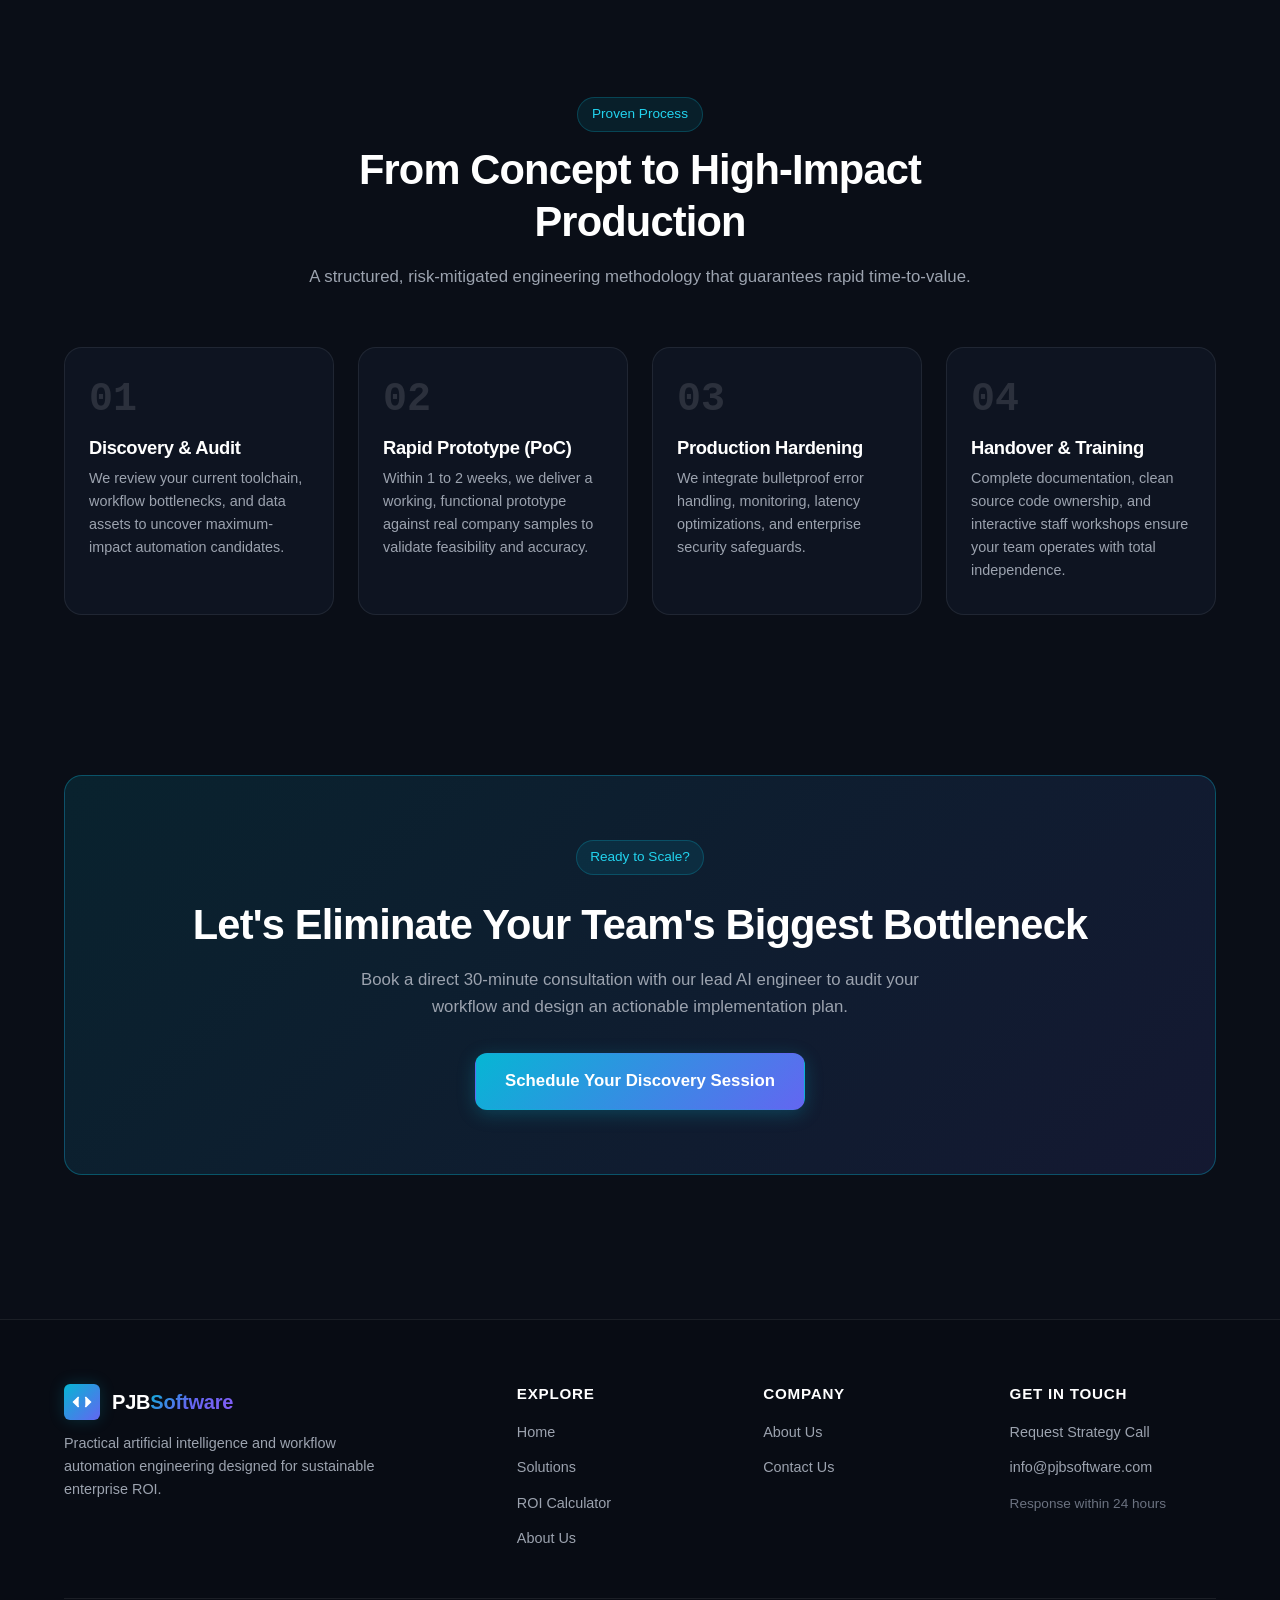
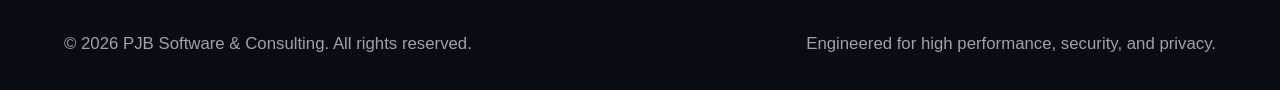
==== commit f96d8c9d: "Remove terminal hero, wire up contact form" ====
--- a/index.html
+++ b/index.html
@@ -55,15 +55,15 @@
   <main>
     <!-- Hero Section -->
     <section class="hero">
-      <div class="container hero-grid">
-        <div class="hero-content">
+      <div class="container">
+        <div class="hero-content hero-centered">
           <div class="badge">
             <span class="badge-dot"></span>
             <span>Now Accepting Consulting Engagements</span>
           </div>
           
           <h1 class="hero-title">
-            Unlock Explosive Leverage With <span class="gradient-text">Custom AI & Intelligent Automation</span>
+            Unlock Explosive Leverage With <br><span class="gradient-text">Custom AI & Intelligent Automation</span>
           </h1>
 
           <p class="hero-subtitle">
@@ -87,52 +87,6 @@
             <div class="stat-item">
               <h3>100% Private</h3>
               <p>Zero Data Leakage</p>
-            </div>
-          </div>
-        </div>
-
-        <!-- Terminal Architecture Mockup -->
-        <div class="hero-visual">
-          <div class="terminal-card">
-            <div class="terminal-header">
-              <span class="terminal-dot dot-red"></span>
-              <span class="terminal-dot dot-yellow"></span>
-              <span class="terminal-dot dot-green"></span>
-              <span class="terminal-title">pjb-automation-pipeline // status: active</span>
-            </div>
-            <div class="terminal-body">
-              <div class="code-line">
-                <span class="code-prompt">&gt;</span>
-                <span class="code-highlight">initialize_pipeline</span> --source="ERP + Inbox"
-              </div>
-              <div class="code-line">
-                <span class="code-prompt">&gt;</span>
-                <span>Connecting secure local embedding engine...</span>
-              </div>
-              <div class="code-line">
-                <span class="code-prompt">&gt;</span>
-                <span class="code-success">[OK]</span> 1,280 docs indexed into vector store
-              </div>
-              <div class="code-line">
-                <span class="code-prompt">&gt;</span>
-                <span class="code-highlight">orchestrate_agent</span>(task="Invoice Reconciliation")
-              </div>
-              <div class="code-line">
-                <span class="code-prompt">&gt;</span>
-                <span>- Extracted line items: 45 / 45 validated</span>
-              </div>
-              <div class="code-line">
-                <span class="code-prompt">&gt;</span>
-                <span>- Discrepancy check: 0 errors detected</span>
-              </div>
-              <div class="code-line">
-                <span class="code-prompt">&gt;</span>
-                <span class="code-metric">RESULT:</span> <span class="code-success">Automated 24.5 human hours this week</span>
-              </div>
-              <div class="code-line">
-                <span class="code-prompt">&gt;</span>
-                <span class="code-comment"># Ready for automated multi-system push</span>
-              </div>
             </div>
           </div>
         </div>
--- a/css/style.css
+++ b/css/style.css
@@ -368,75 +368,26 @@
   margin-top: 0.25rem;
 }
 
-/* Interactive Hero Visual / Diagram */
-.hero-visual {
-  position: relative;
-}
-
-.terminal-card {
-  background: #0d1322;
-  border: 1px solid var(--border-color);
-  border-radius: var(--radius-lg);
-  box-shadow: 0 20px 50px rgba(0, 0, 0, 0.5), 0 0 30px rgba(6, 182, 212, 0.1);
-  overflow: hidden;
-}
-
-.terminal-header {
-  background: rgba(255, 255, 255, 0.03);
-  padding: 0.75rem 1rem;
-  display: flex;
-  align-items: center;
-  gap: 0.5rem;
-  border-bottom: 1px solid var(--border-color);
-}
-
-.terminal-dot {
-  width: 10px;
-  height: 10px;
-  border-radius: 50%;
-}
-.dot-red { background: #ef4444; }
-.dot-yellow { background: #f59e0b; }
-.dot-green { background: #10b981; }
-
-.terminal-title {
-  font-size: 0.8rem;
-  color: var(--text-muted);
+/* Hero Centered Layout */
+.hero-centered {
+  max-width: 880px;
+  margin: 0 auto;
+  text-align: center;
+}
+
+.hero-centered .hero-subtitle {
   margin-left: auto;
-  font-family: var(--font-mono);
-}
-
-.terminal-body {
-  padding: 1.5rem;
-  font-family: var(--font-mono);
-  font-size: 0.85rem;
-  line-height: 1.7;
-}
-
-.code-line {
-  display: flex;
-  gap: 0.75rem;
-}
-
-.code-prompt {
-  color: var(--accent-cyan);
-  user-select: none;
-}
-
-.code-highlight {
-  color: #a5b4fc;
-}
-
-.code-success {
-  color: #34d399;
-}
-
-.code-metric {
-  color: #f472b6;
-}
-
-.code-comment {
-  color: #6b7280;
+  margin-right: auto;
+  max-width: 700px;
+}
+
+.hero-centered .hero-actions {
+  justify-content: center;
+}
+
+.hero-centered .hero-stats {
+  max-width: 760px;
+  margin: 0 auto;
 }
 
 /* Section Common Layout */
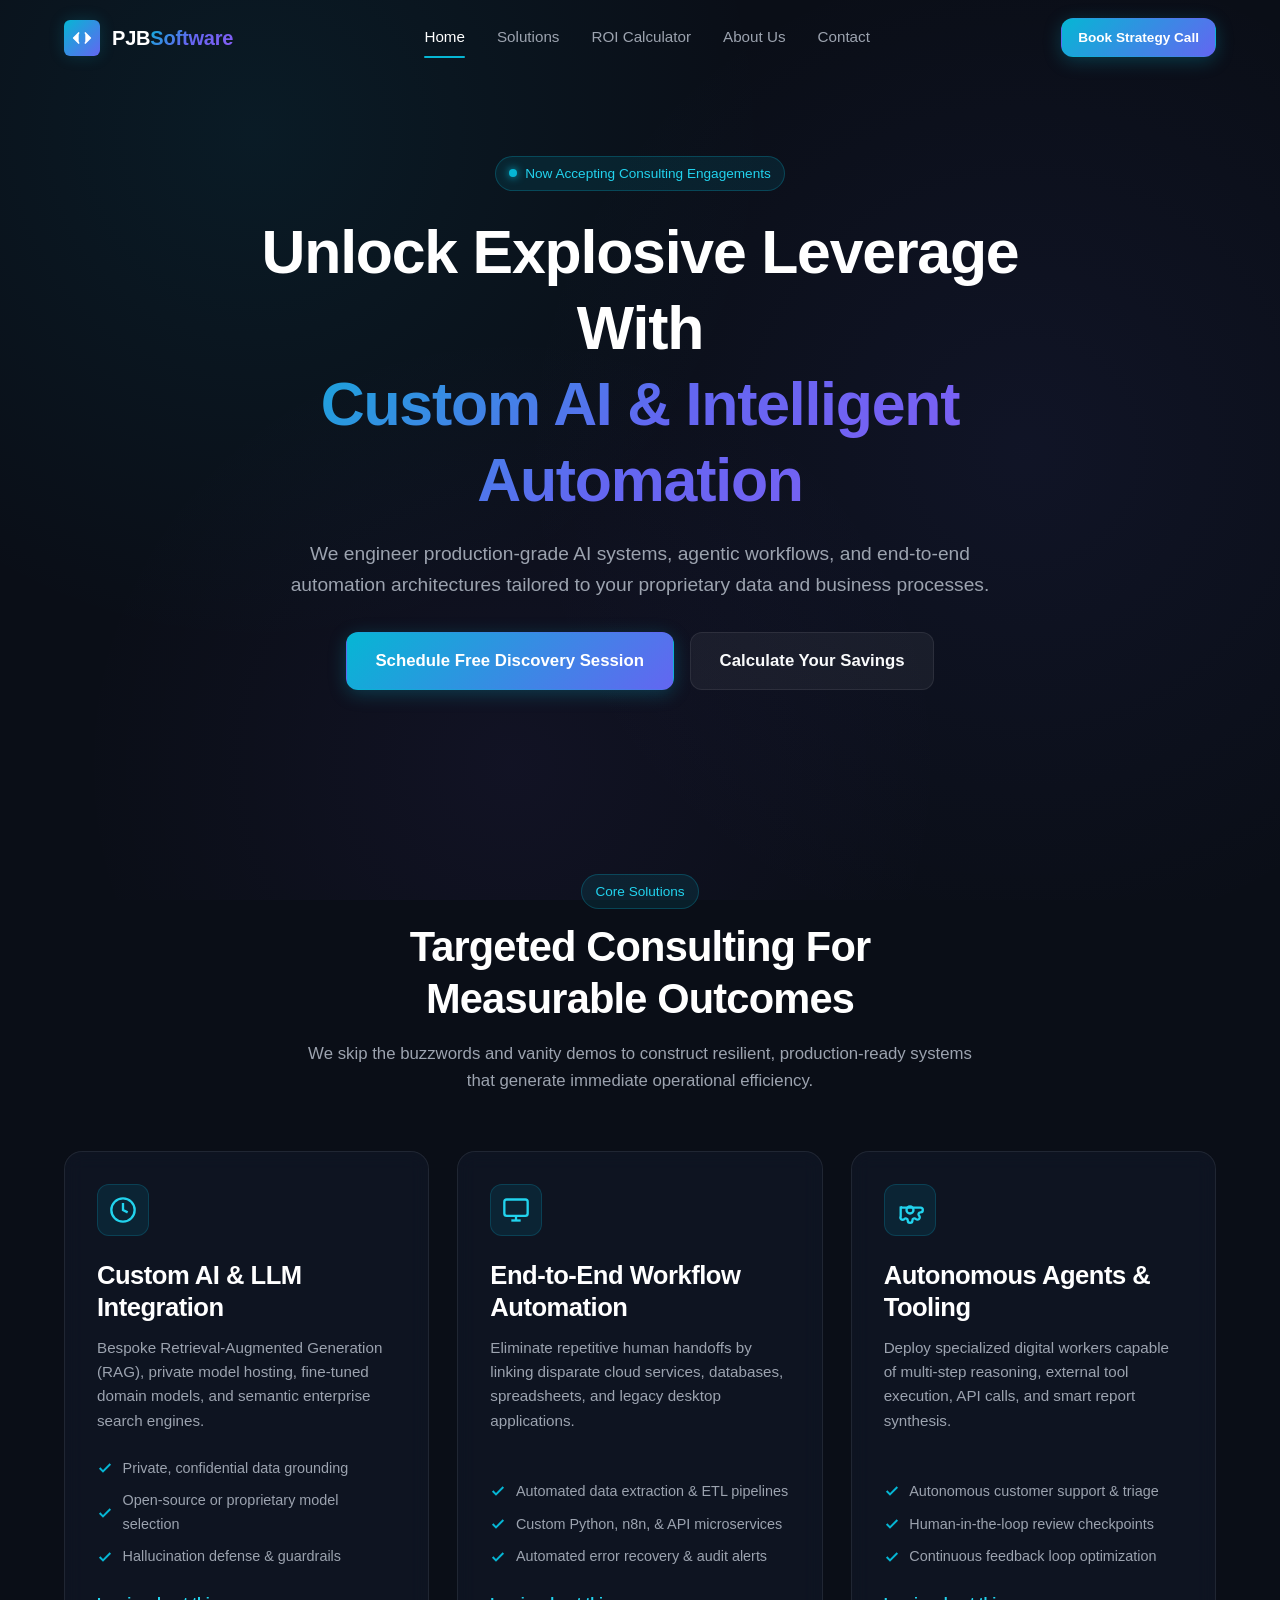
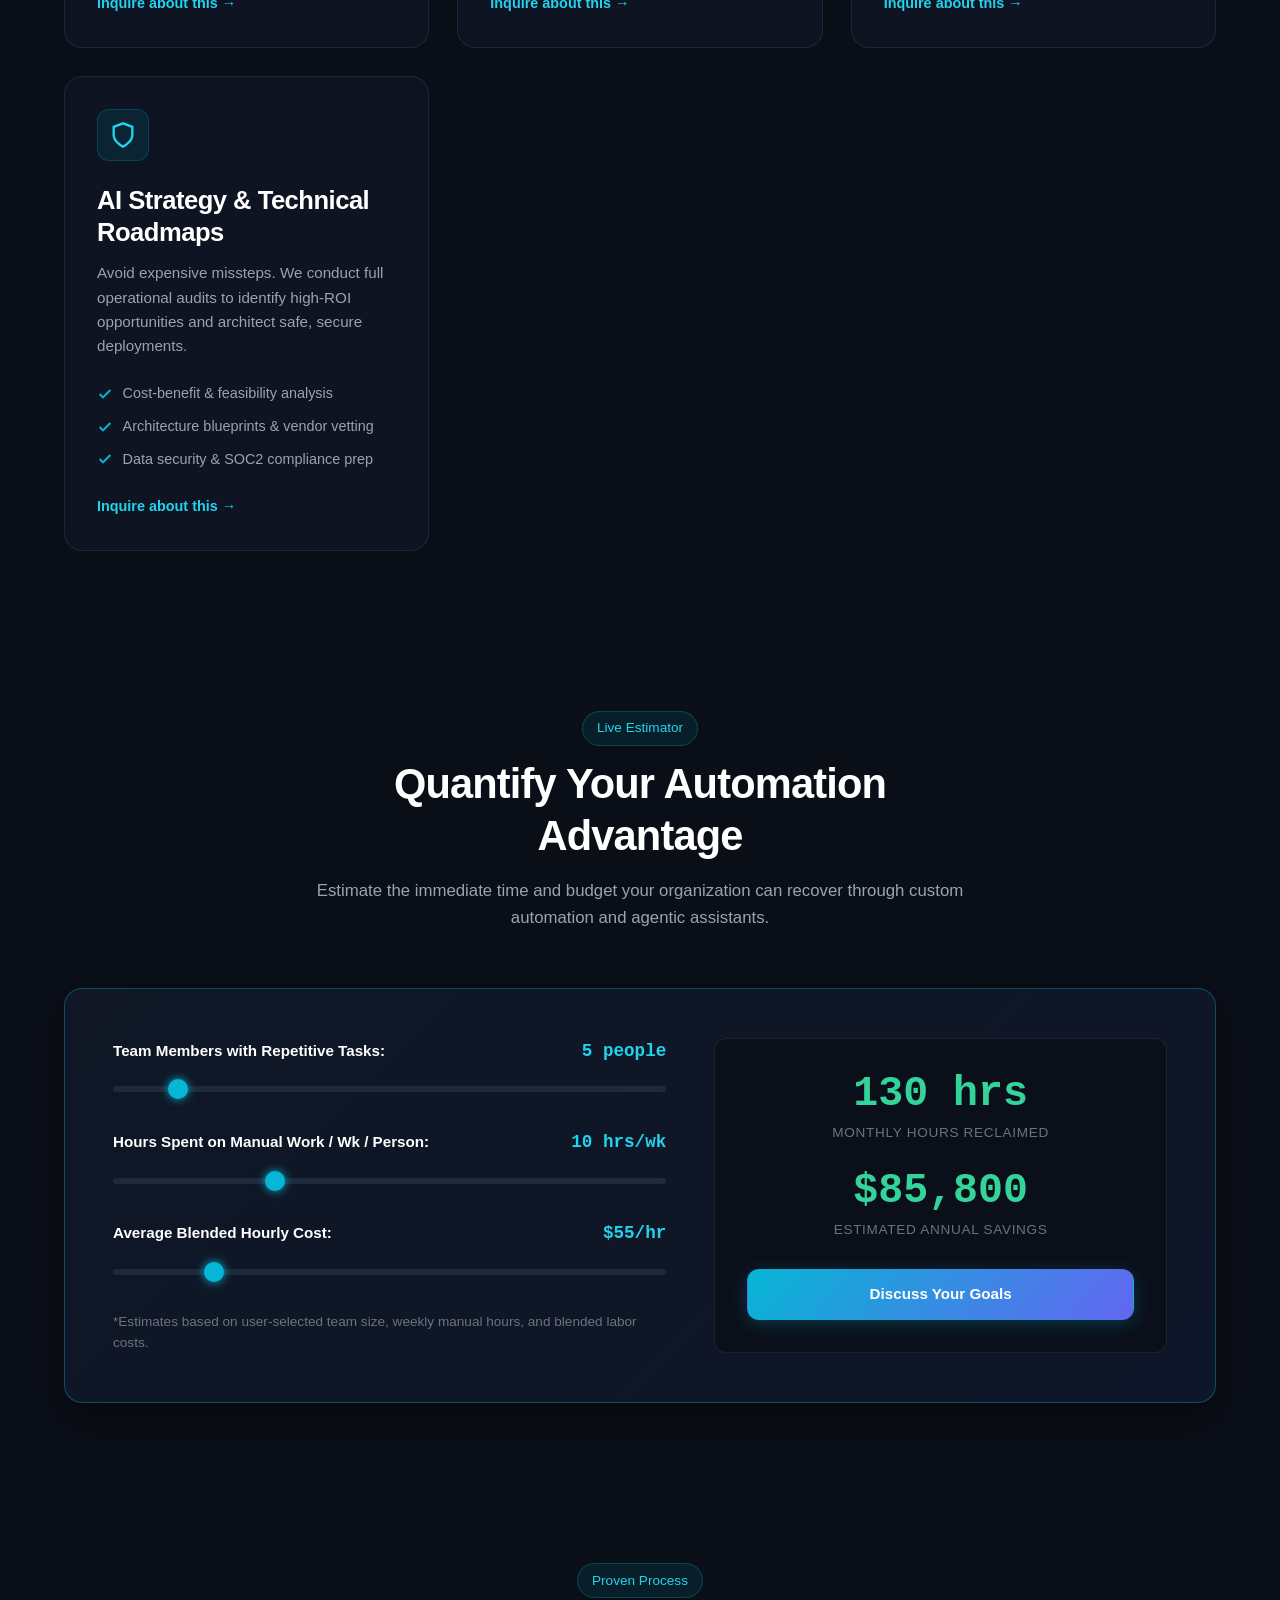
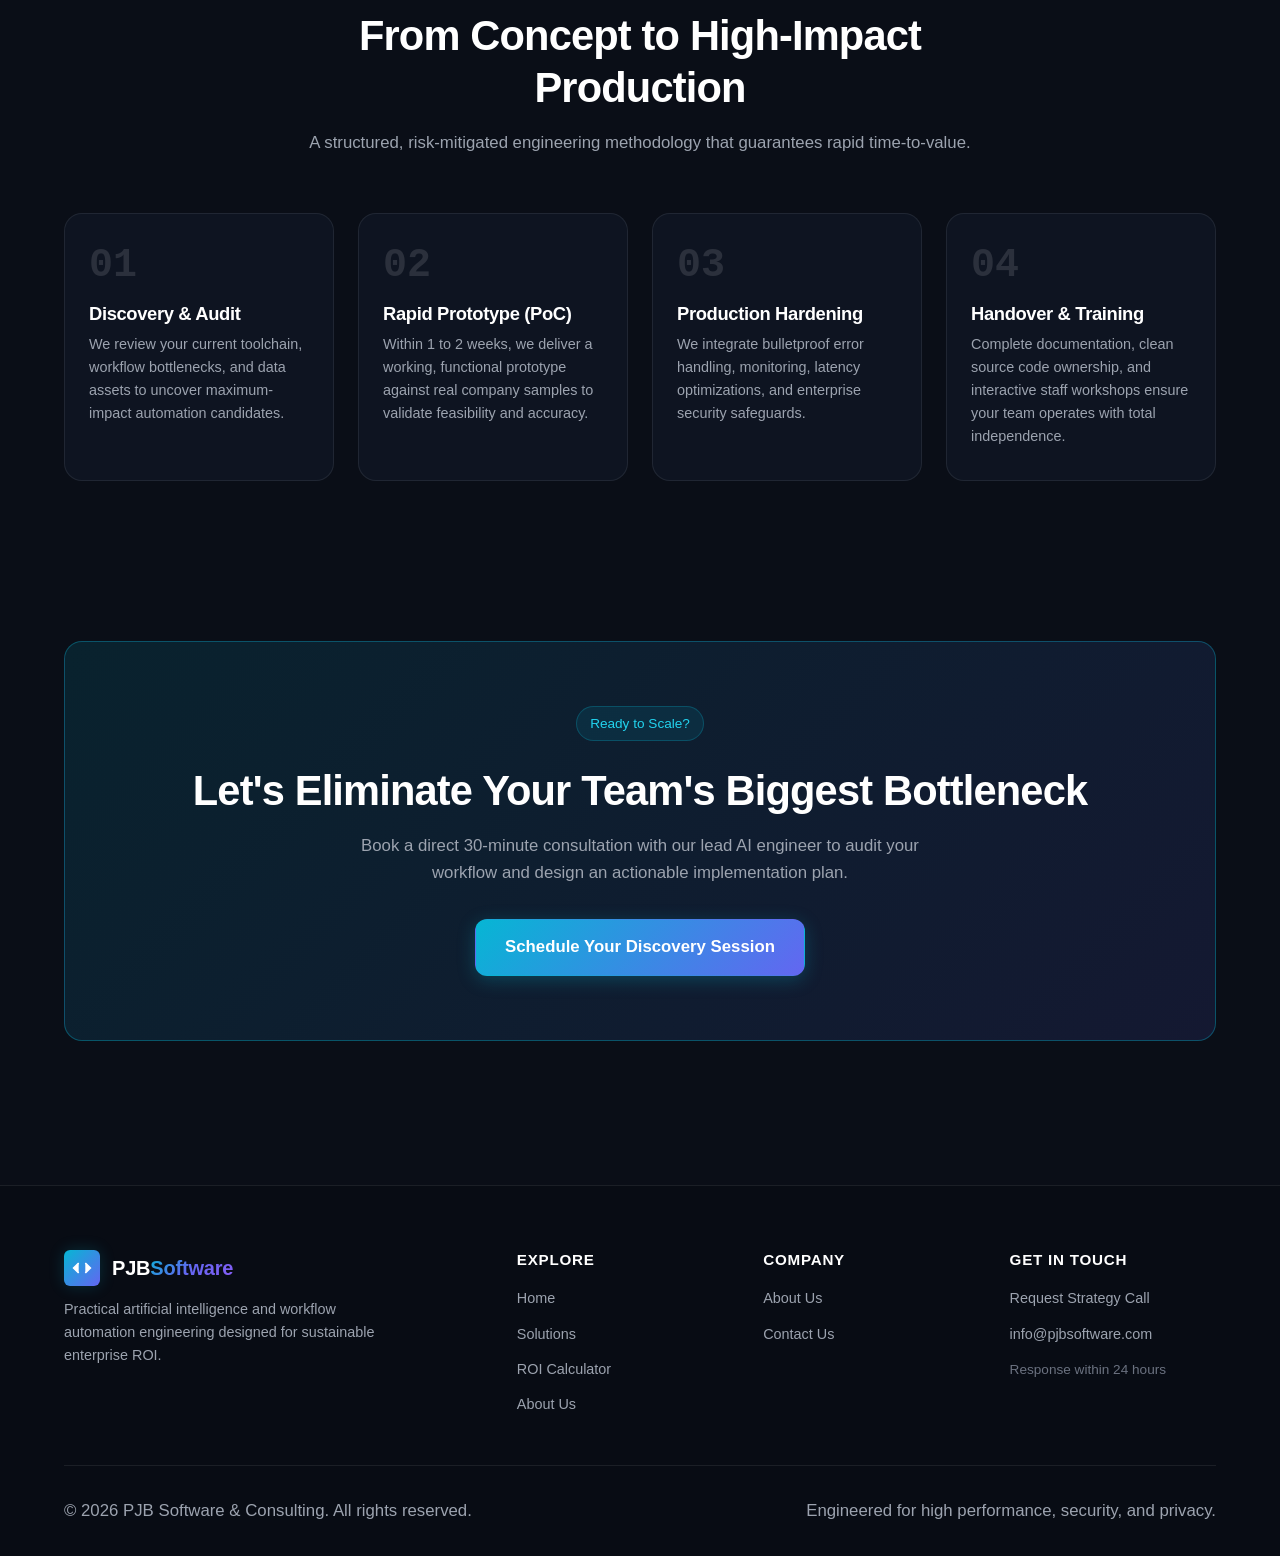
==== commit 941b50ce: "remove unsubstantiated assertions" ====
--- a/index.html
+++ b/index.html
@@ -74,21 +74,6 @@
             <a href="contact.html" class="btn btn-primary btn-lg">Schedule Free Discovery Session</a>
             <a href="#roi-calculator" class="btn btn-secondary btn-lg">Calculate Your Savings</a>
           </div>
-
-          <div class="hero-stats">
-            <div class="stat-item">
-              <h3>60% - 85%</h3>
-              <p>Manual Task Elimination</p>
-            </div>
-            <div class="stat-item">
-              <h3>&lt; 60 Days</h3>
-              <p>Typical Full Payback</p>
-            </div>
-            <div class="stat-item">
-              <h3>100% Private</h3>
-              <p>Zero Data Leakage</p>
-            </div>
-          </div>
         </div>
       </div>
     </section>
@@ -255,7 +240,7 @@
               </div>
 
               <p style="font-size: 0.85rem; color: var(--text-muted);">
-                *Based on conservative benchmarks of 60% automation efficiency applied to routine administrative, data transfer, and reporting workflows.
+                *Estimates based on user-selected team size, weekly manual hours, and blended labor costs.
               </p>
             </div>
 
@@ -269,11 +254,10 @@
               <div class="result-metric">
                 <div class="val" id="result-annual-savings">$85,800</div>
                 <div class="lbl">Estimated Annual Savings</div>
-                <div class="roi-badge" id="result-payback">&lt; 60 Days Payback</div>
               </div>
 
               <div style="margin-top: 1.75rem;">
-                <a href="contact.html" class="btn btn-primary" style="width: 100%;">Claim These Savings</a>
+                <a href="contact.html" class="btn btn-primary" style="width: 100%;">Discuss Your Goals</a>
               </div>
             </div>
           </div>
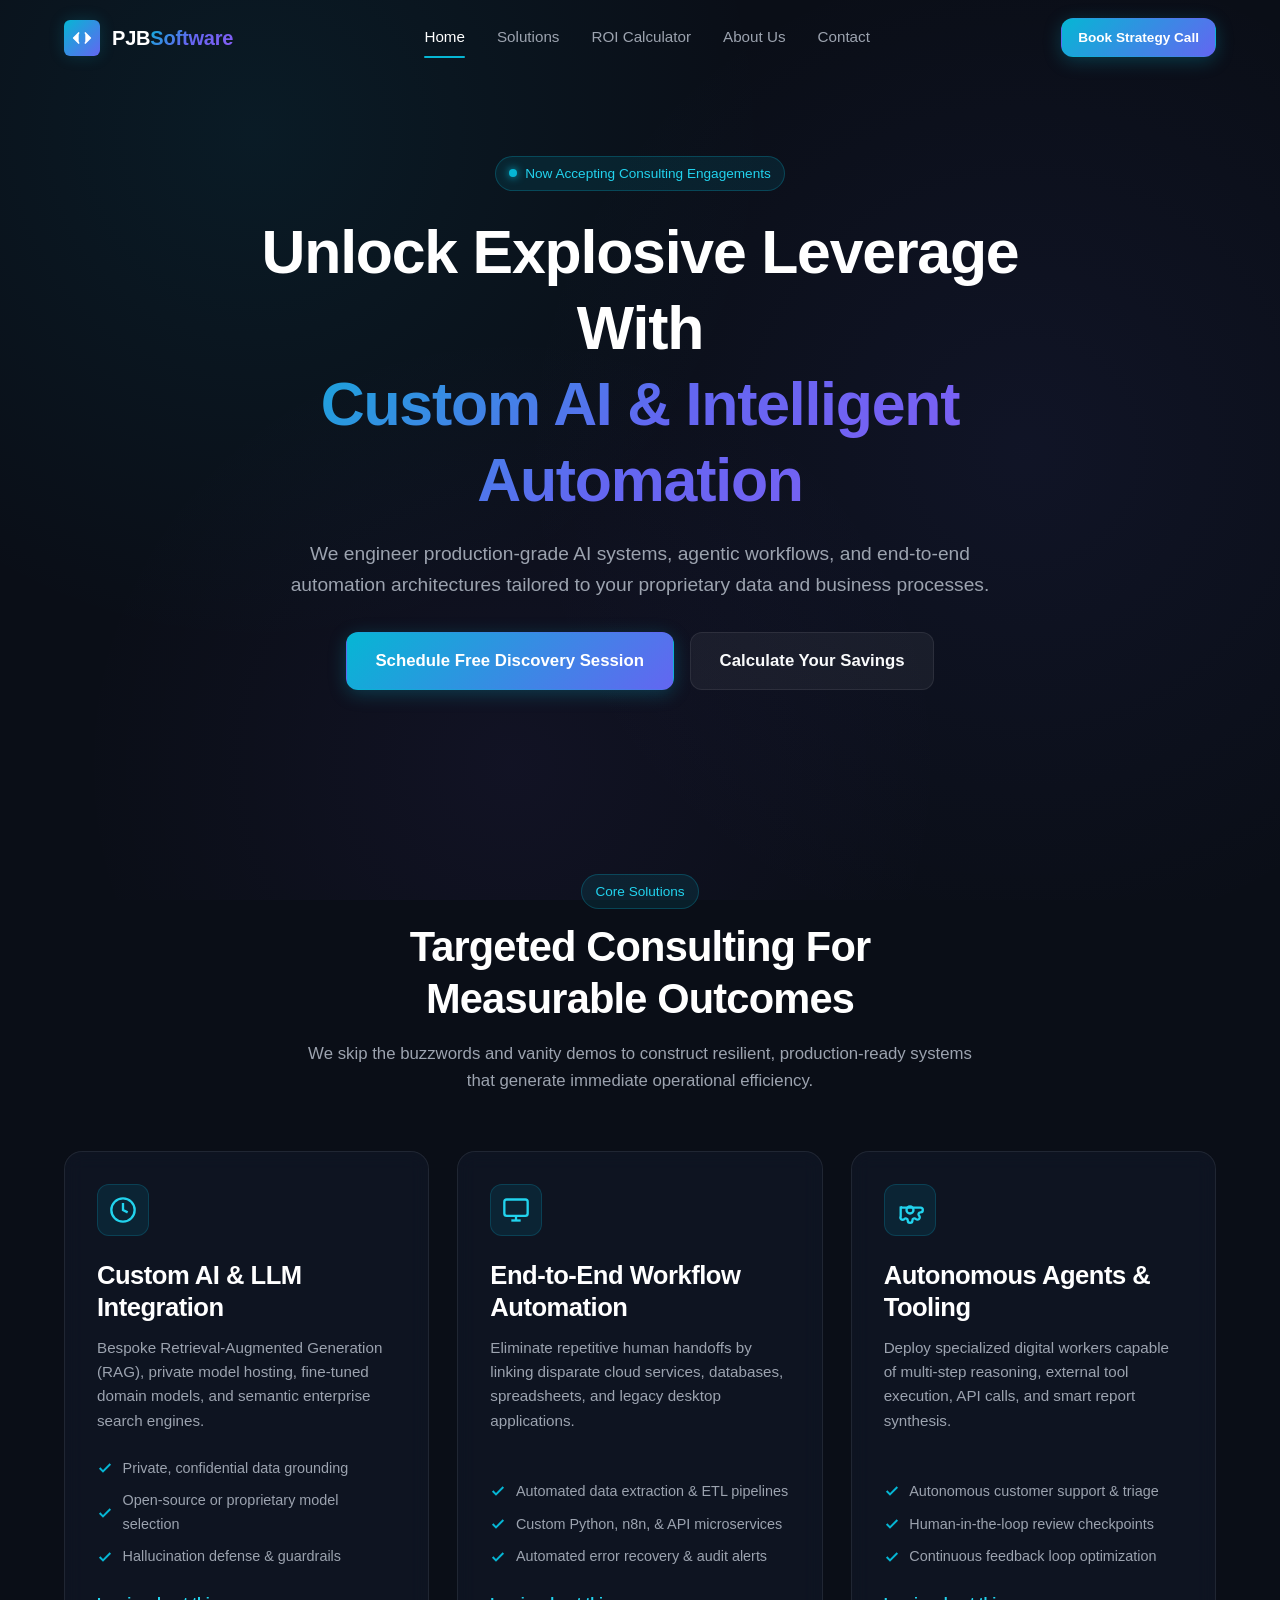
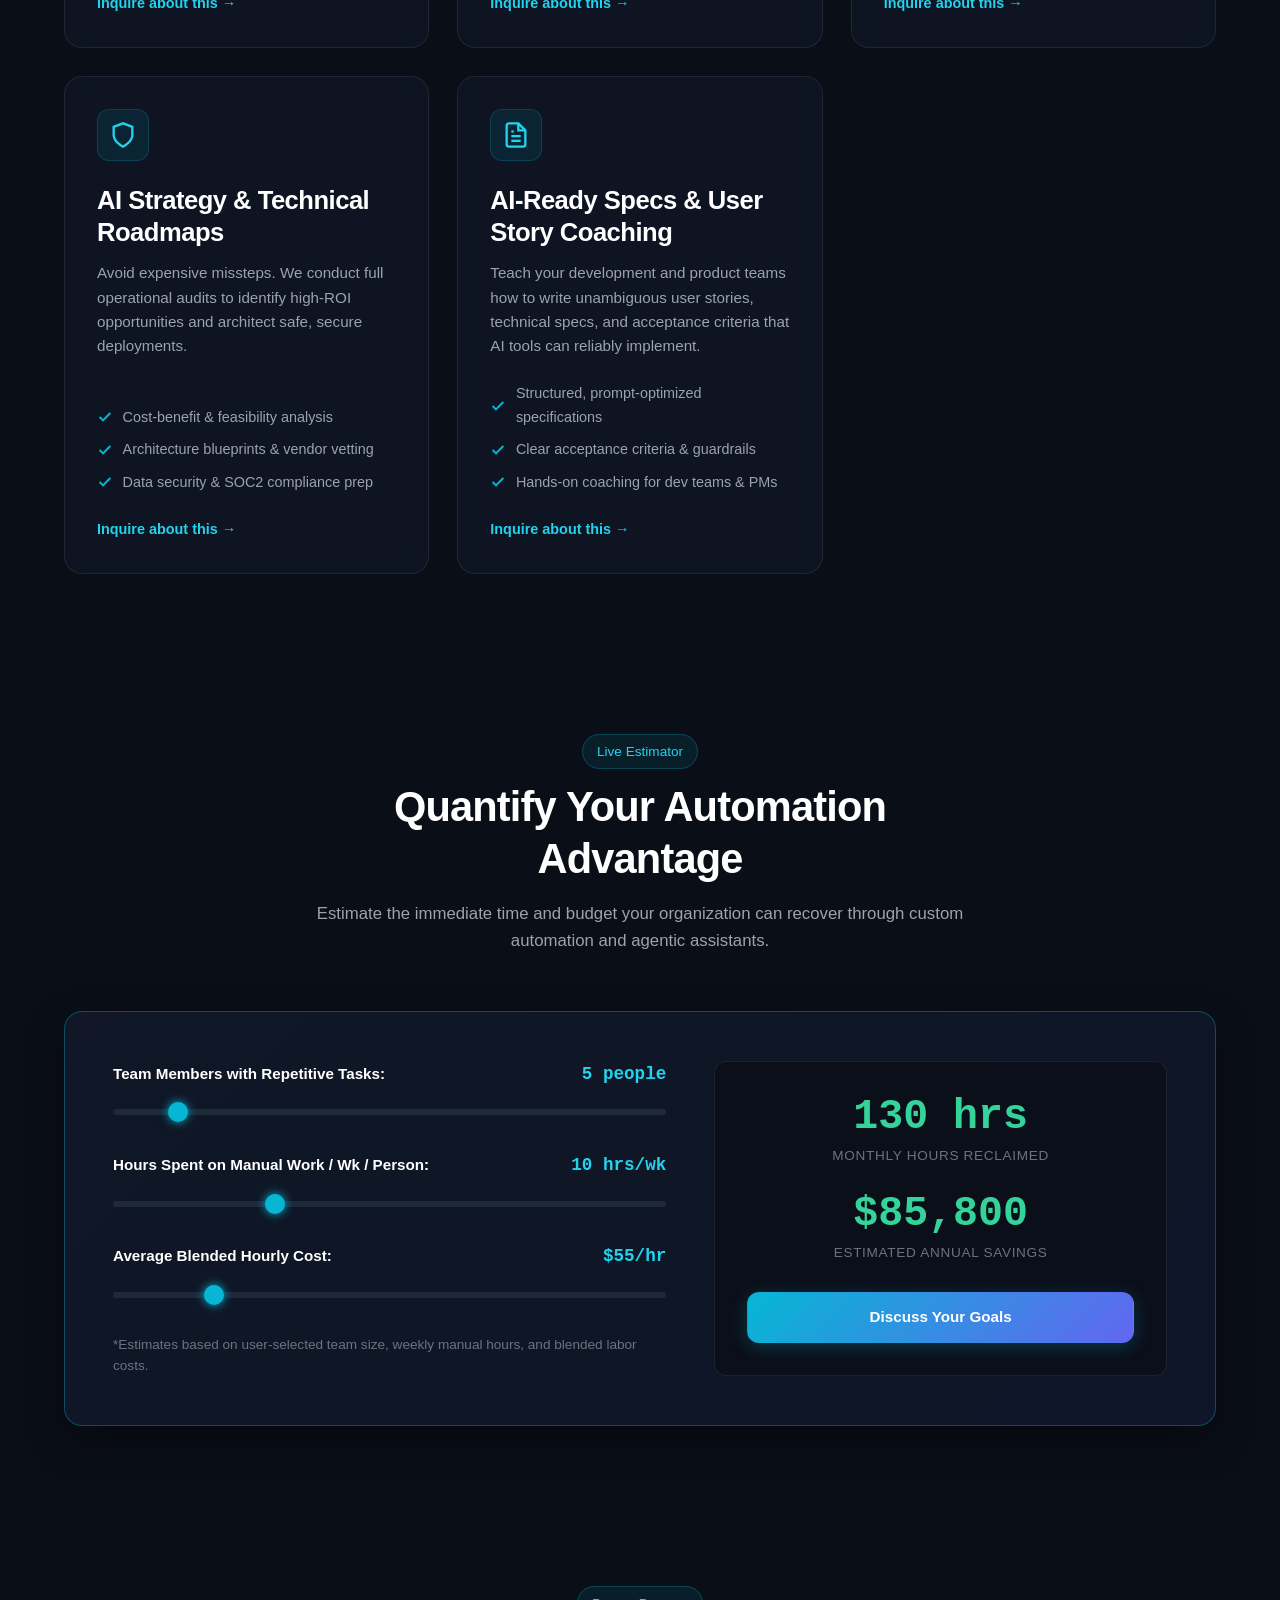
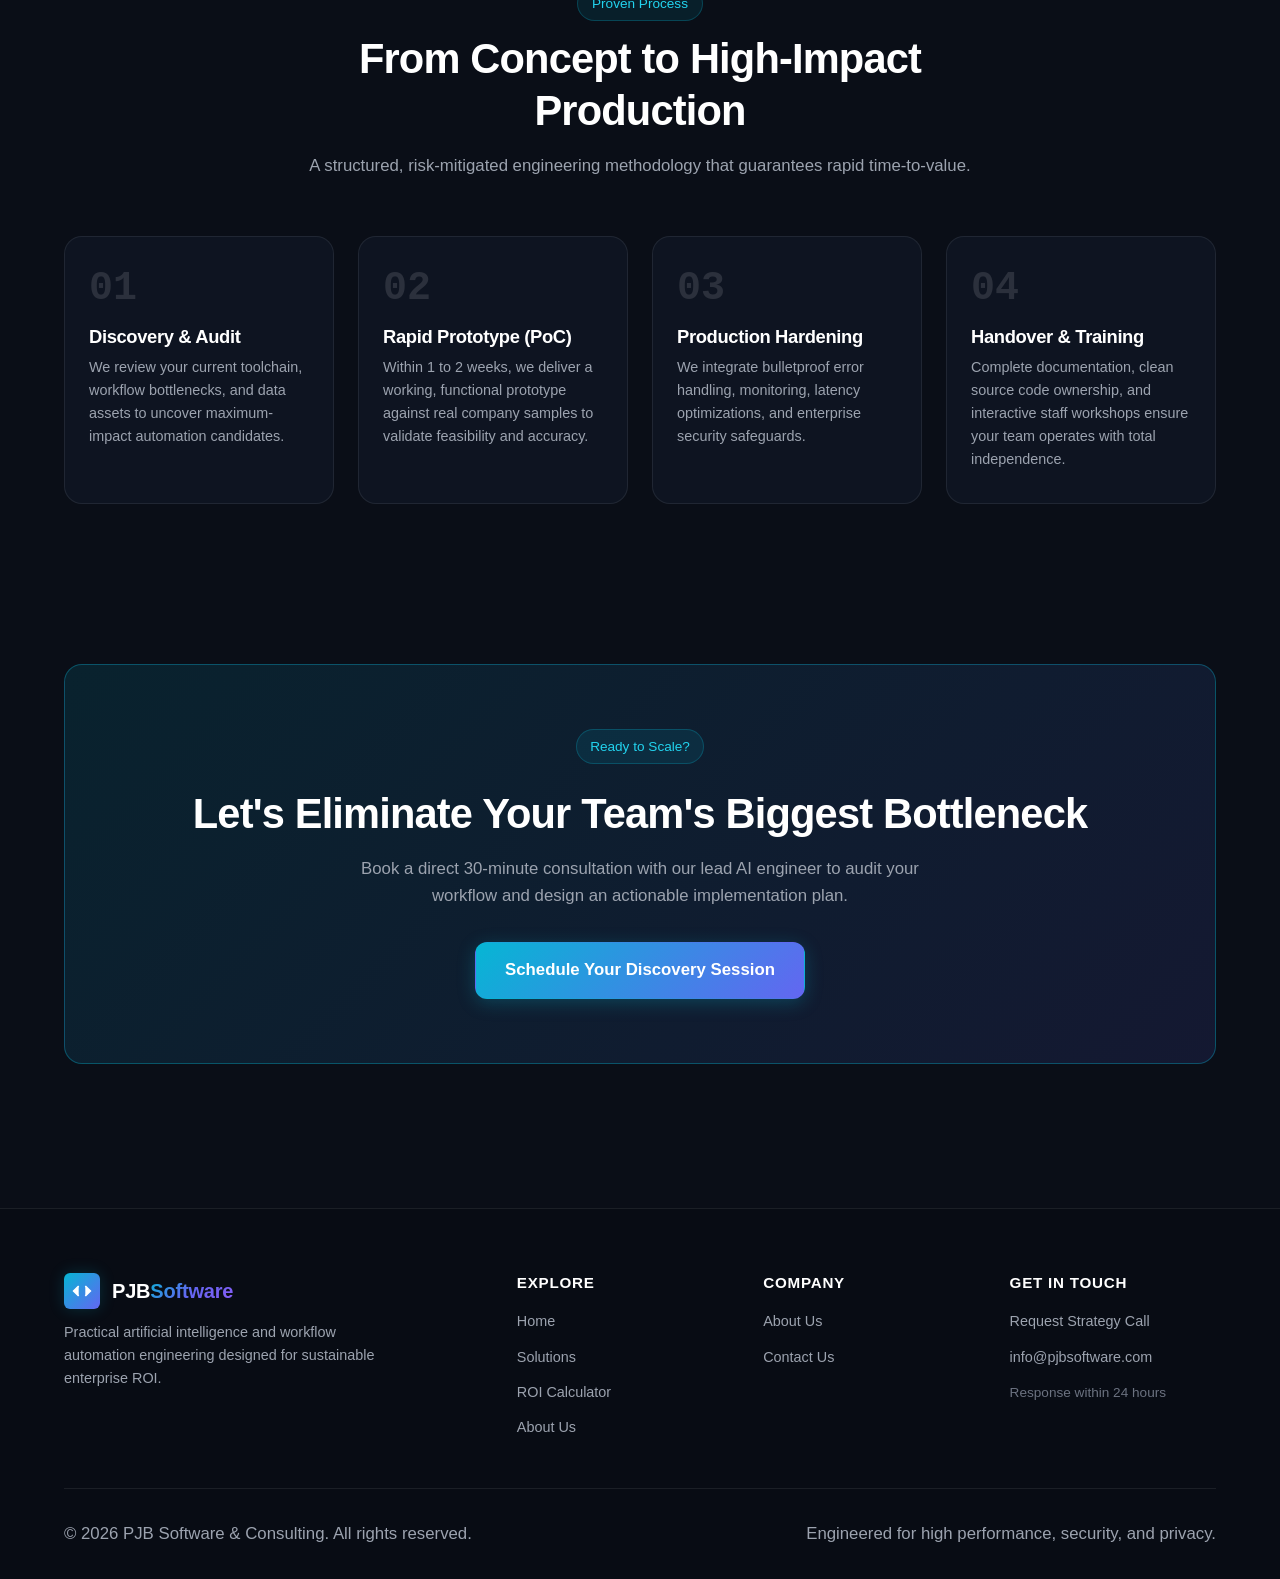
==== commit 0554a15d: "add coaching offering" ====
--- a/index.html
+++ b/index.html
@@ -195,6 +195,36 @@
             </ul>
             <a href="contact.html" class="card-link">Inquire about this &rarr;</a>
           </div>
+
+          <!-- Card 5 -->
+          <div class="card">
+            <div class="card-icon">
+              <svg viewBox="0 0 24 24" fill="none" stroke="currentColor" stroke-width="2">
+                <path d="M14 2H6a2 2 0 0 0-2 2v16a2 2 0 0 0 2 2h12a2 2 0 0 0 2-2V8z"></path>
+                <polyline points="14 2 14 8 20 8"></polyline>
+                <line x1="16" y1="13" x2="8" y2="13"></line>
+                <line x1="16" y1="17" x2="8" y2="17"></line>
+                <polyline points="10 9 9 9 8 9"></polyline>
+              </svg>
+            </div>
+            <h3>AI-Ready Specs & User Story Coaching</h3>
+            <p>Teach your development and product teams how to write unambiguous user stories, technical specs, and acceptance criteria that AI tools can reliably implement.</p>
+            <ul class="card-features">
+              <li>
+                <svg viewBox="0 0 24 24" fill="none" stroke="currentColor" stroke-width="3"><polyline points="20 6 9 17 4 12"></polyline></svg>
+                Structured, prompt-optimized specifications
+              </li>
+              <li>
+                <svg viewBox="0 0 24 24" fill="none" stroke="currentColor" stroke-width="3"><polyline points="20 6 9 17 4 12"></polyline></svg>
+                Clear acceptance criteria & guardrails
+              </li>
+              <li>
+                <svg viewBox="0 0 24 24" fill="none" stroke="currentColor" stroke-width="3"><polyline points="20 6 9 17 4 12"></polyline></svg>
+                Hands-on coaching for dev teams & PMs
+              </li>
+            </ul>
+            <a href="contact.html" class="card-link">Inquire about this &rarr;</a>
+          </div>
         </div>
       </div>
     </section>
